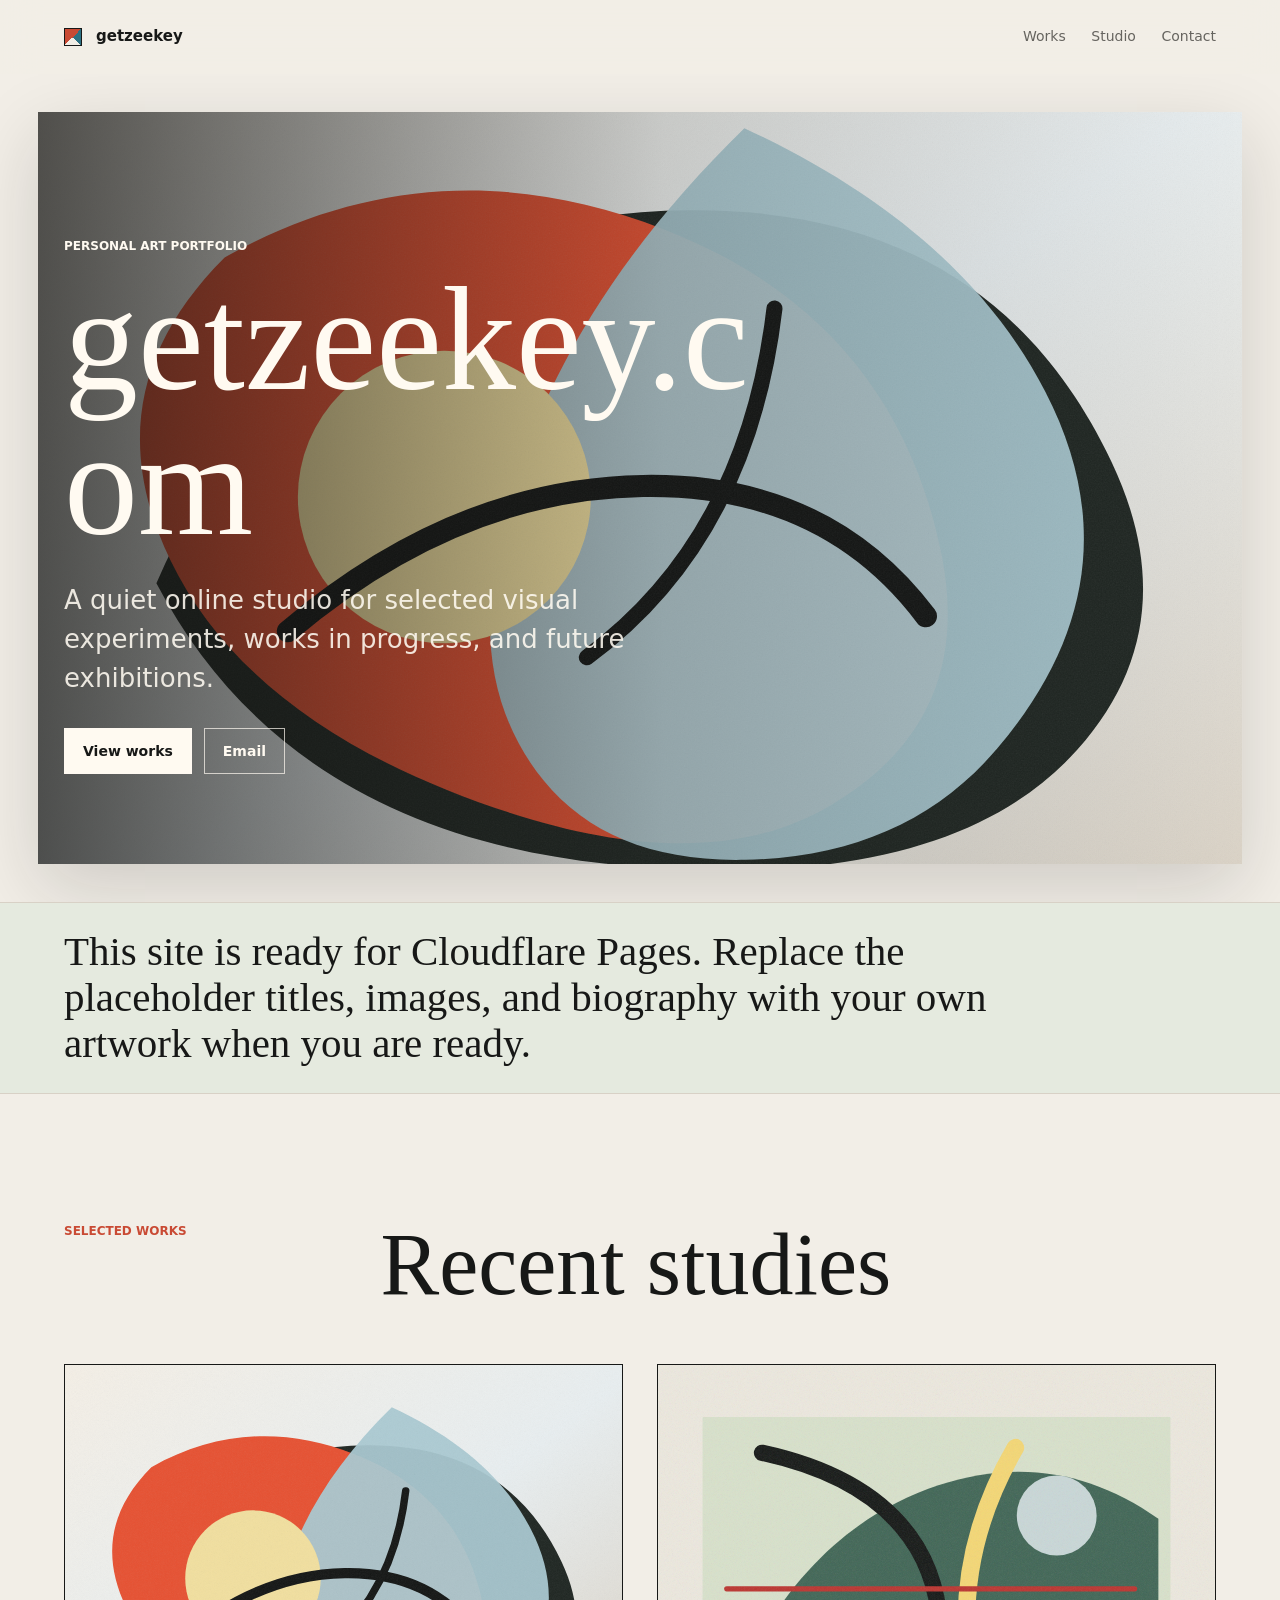
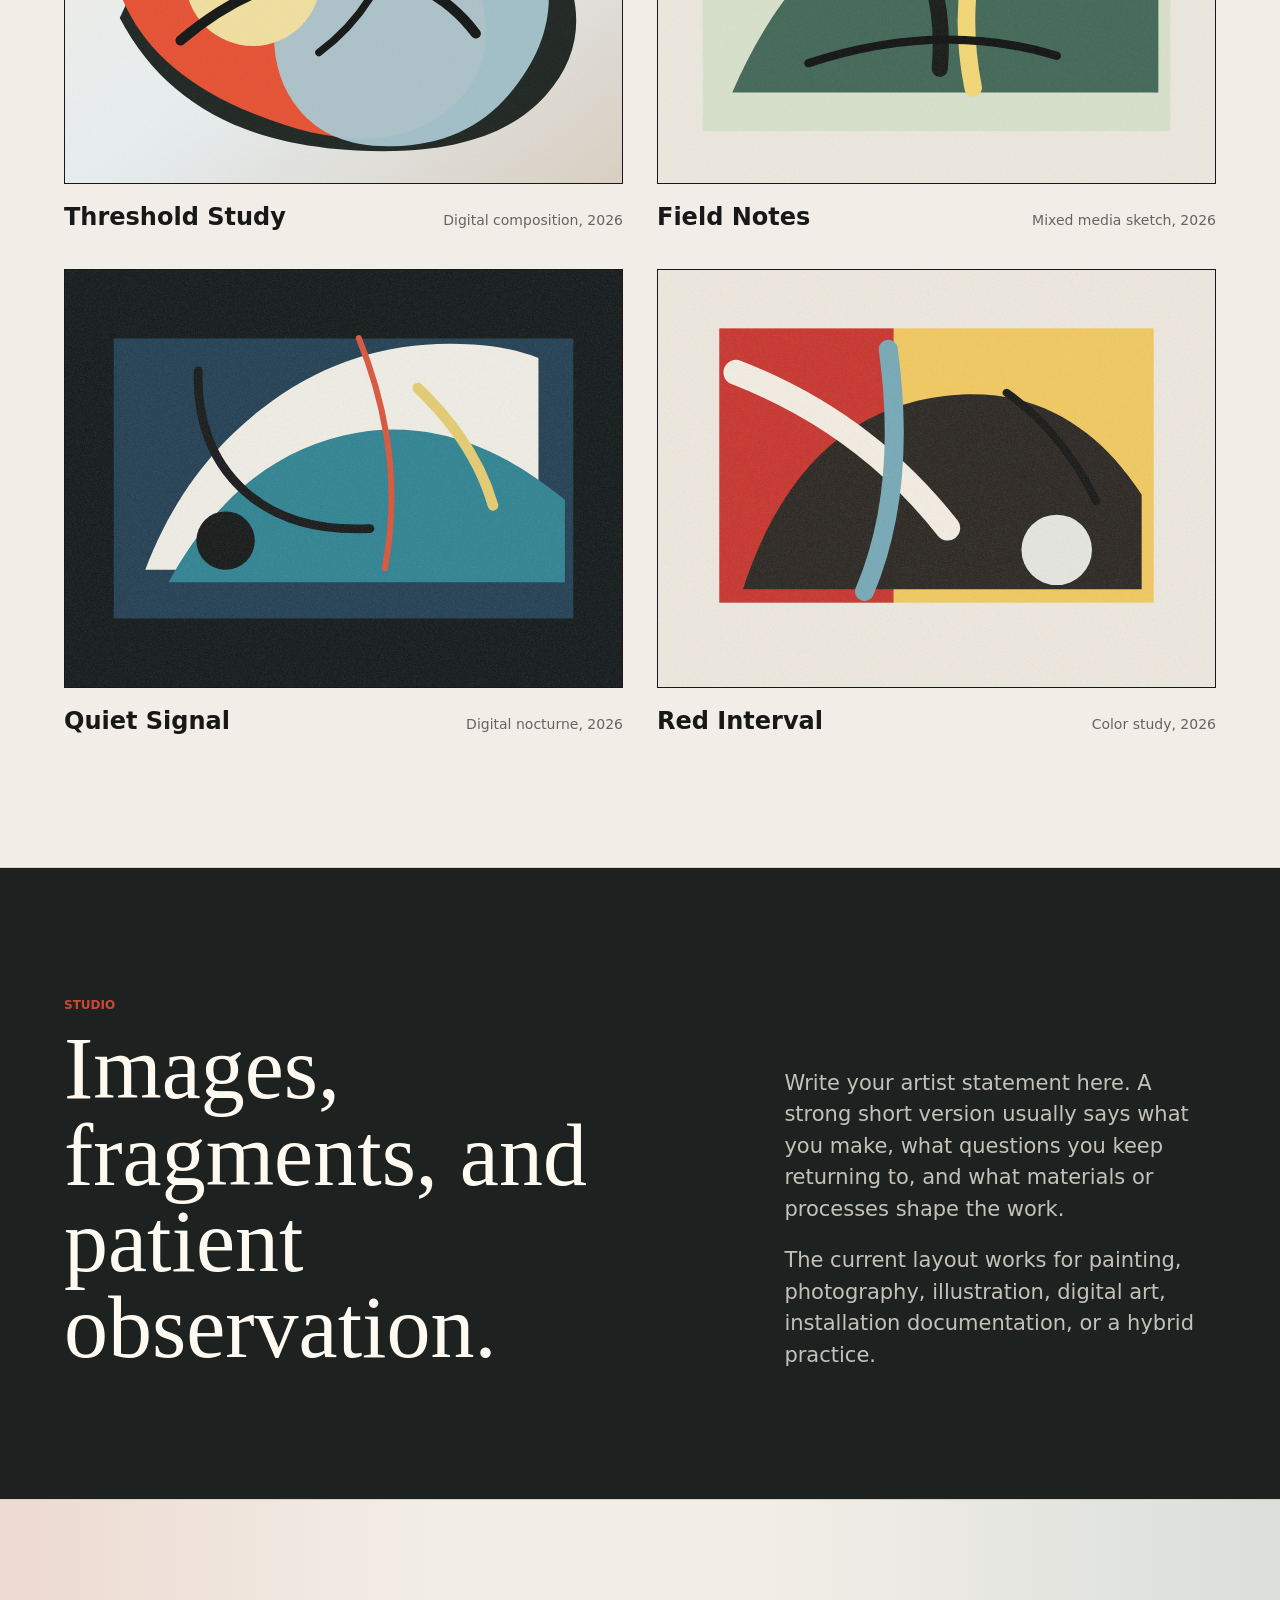
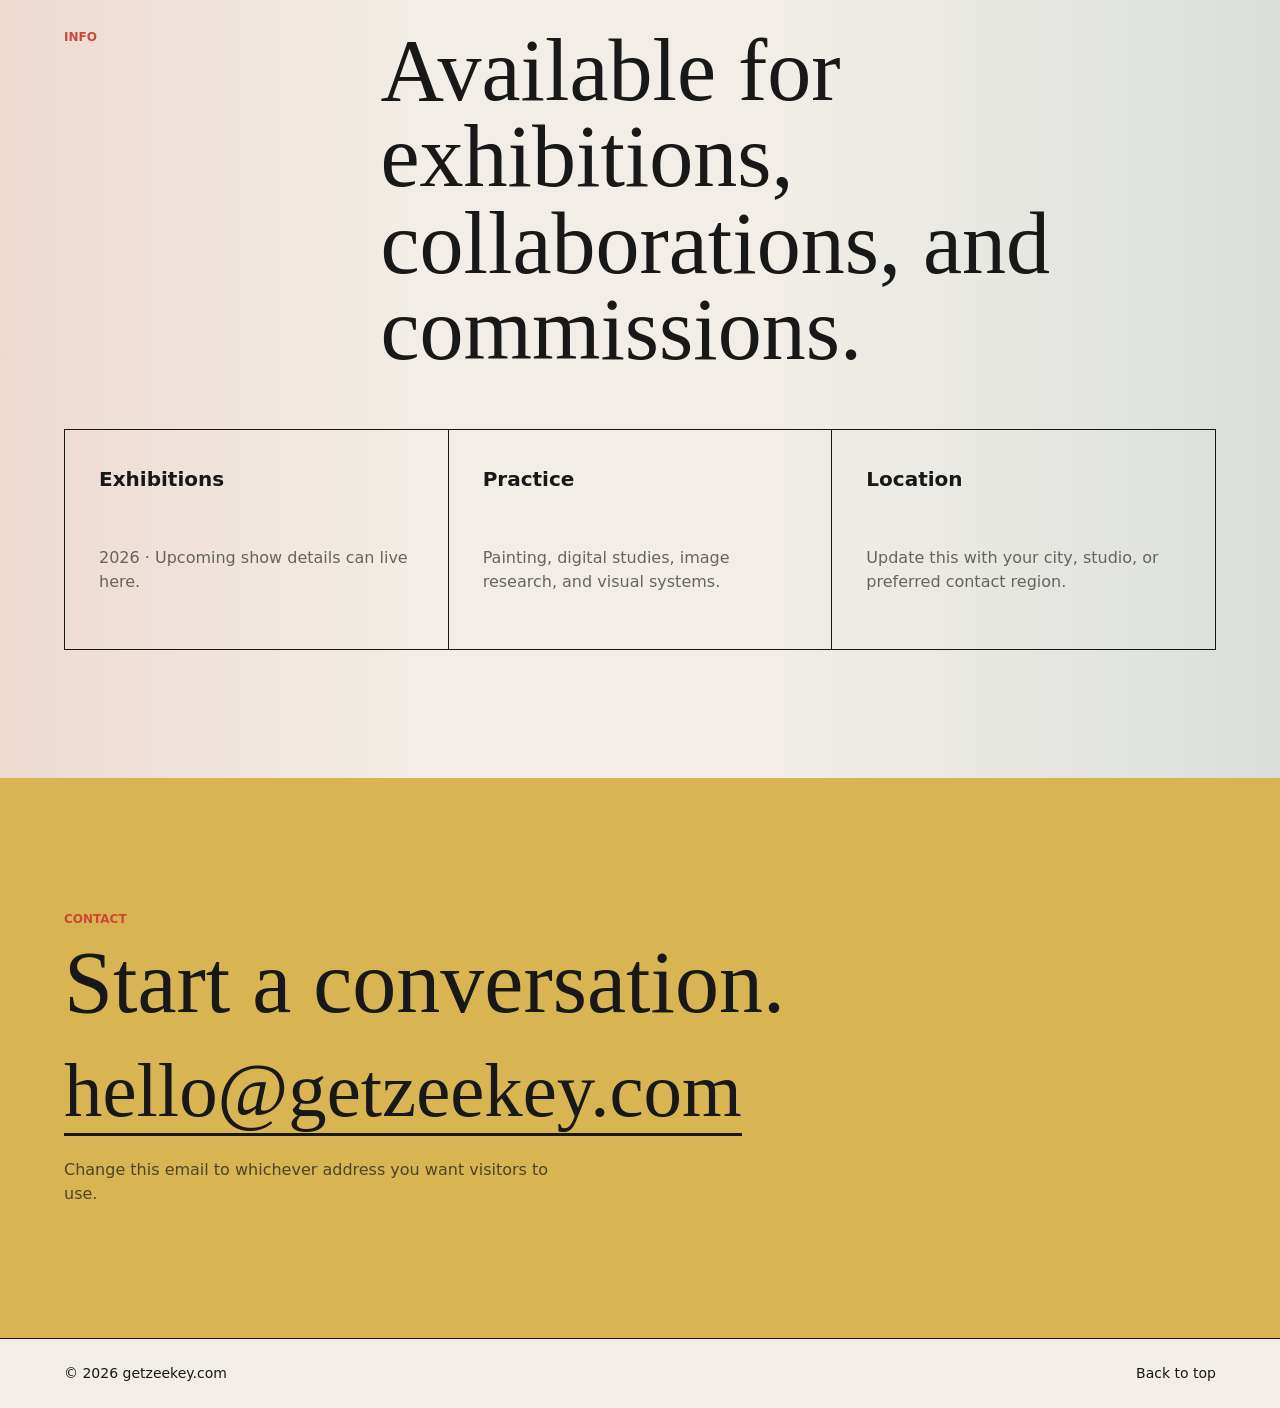
==== index.html @ 158bd270 "Add files via upload" ====
<!doctype html>
<html lang="zh-CN">
  <head>
    <meta charset="utf-8" />
    <meta name="viewport" content="width=device-width, initial-scale=1" />
    <title>getzeekey.com | Personal Art Portfolio</title>
    <meta
      name="description"
      content="getzeekey.com is a personal art portfolio featuring selected works, exhibitions, studio notes, and commission contact."
    />
    <meta property="og:title" content="getzeekey.com | Personal Art Portfolio" />
    <meta property="og:description" content="Selected works, studio notes, exhibitions, and contact." />
    <meta property="og:type" content="website" />
    <meta property="og:url" content="https://getzeekey.com" />
    <meta name="theme-color" content="#f2eee7" />
    <link rel="stylesheet" href="styles.css" />
  </head>
  <body>
    <header class="site-header" data-header>
      <a class="brand" href="#top" aria-label="getzeekey home">
        <span class="brand-mark" aria-hidden="true"></span>
        <span>getzeekey</span>
      </a>
      <nav class="site-nav" aria-label="Main navigation">
        <a href="#works">Works</a>
        <a href="#studio">Studio</a>
        <a href="#contact">Contact</a>
      </nav>
    </header>

    <main id="top">
      <section class="hero" aria-labelledby="hero-title">
        <div class="hero-media" aria-hidden="true">
          <img src="assets/work-01.svg" alt="" />
        </div>
        <div class="hero-content">
          <p class="eyebrow">Personal Art Portfolio</p>
          <h1 id="hero-title">getzeekey.com</h1>
          <p class="hero-copy">
            A quiet online studio for selected visual experiments, works in progress, and future exhibitions.
          </p>
          <div class="hero-actions">
            <a class="button button-primary" href="#works">View works</a>
            <a class="button button-secondary" href="mailto:hello@getzeekey.com">Email</a>
          </div>
        </div>
      </section>

      <section class="intro-band" aria-label="Portfolio summary">
        <p>
          This site is ready for Cloudflare Pages. Replace the placeholder titles, images, and biography with your own
          artwork when you are ready.
        </p>
      </section>

      <section class="section" id="works" aria-labelledby="works-title">
        <div class="section-heading">
          <p class="eyebrow">Selected Works</p>
          <h2 id="works-title">Recent studies</h2>
        </div>

        <div class="work-grid">
          <article class="work-card">
            <a href="assets/work-01.svg" aria-label="Open Threshold Study">
              <img src="assets/work-01.svg" alt="Abstract artwork titled Threshold Study" />
            </a>
            <div class="work-meta">
              <h3>Threshold Study</h3>
              <p>Digital composition, 2026</p>
            </div>
          </article>
          <article class="work-card">
            <a href="assets/work-02.svg" aria-label="Open Field Notes">
              <img src="assets/work-02.svg" alt="Abstract artwork titled Field Notes" />
            </a>
            <div class="work-meta">
              <h3>Field Notes</h3>
              <p>Mixed media sketch, 2026</p>
            </div>
          </article>
          <article class="work-card">
            <a href="assets/work-03.svg" aria-label="Open Quiet Signal">
              <img src="assets/work-03.svg" alt="Abstract artwork titled Quiet Signal" />
            </a>
            <div class="work-meta">
              <h3>Quiet Signal</h3>
              <p>Digital nocturne, 2026</p>
            </div>
          </article>
          <article class="work-card">
            <a href="assets/work-04.svg" aria-label="Open Red Interval">
              <img src="assets/work-04.svg" alt="Abstract artwork titled Red Interval" />
            </a>
            <div class="work-meta">
              <h3>Red Interval</h3>
              <p>Color study, 2026</p>
            </div>
          </article>
        </div>
      </section>

      <section class="split-section" id="studio" aria-labelledby="studio-title">
        <div>
          <p class="eyebrow">Studio</p>
          <h2 id="studio-title">Images, fragments, and patient observation.</h2>
        </div>
        <div class="studio-copy">
          <p>
            Write your artist statement here. A strong short version usually says what you make, what questions you keep
            returning to, and what materials or processes shape the work.
          </p>
          <p>
            The current layout works for painting, photography, illustration, digital art, installation documentation,
            or a hybrid practice.
          </p>
        </div>
      </section>

      <section class="section details-section" aria-labelledby="details-title">
        <div class="section-heading">
          <p class="eyebrow">Info</p>
          <h2 id="details-title">Available for exhibitions, collaborations, and commissions.</h2>
        </div>
        <div class="details-grid">
          <div class="detail-item">
            <h3>Exhibitions</h3>
            <p>2026 · Upcoming show details can live here.</p>
          </div>
          <div class="detail-item">
            <h3>Practice</h3>
            <p>Painting, digital studies, image research, and visual systems.</p>
          </div>
          <div class="detail-item">
            <h3>Location</h3>
            <p>Update this with your city, studio, or preferred contact region.</p>
          </div>
        </div>
      </section>

      <section class="contact-section" id="contact" aria-labelledby="contact-title">
        <p class="eyebrow">Contact</p>
        <h2 id="contact-title">Start a conversation.</h2>
        <a class="contact-link" href="mailto:hello@getzeekey.com">hello@getzeekey.com</a>
        <p class="contact-note">Change this email to whichever address you want visitors to use.</p>
      </section>
    </main>

    <footer class="site-footer">
      <span>© <span data-year></span> getzeekey.com</span>
      <a href="#top">Back to top</a>
    </footer>

    <script src="script.js"></script>
  </body>
</html>
---- styles.css ----
:root {
  color-scheme: light;
  --paper: #f2eee7;
  --ink: #171817;
  --muted: #66645f;
  --line: #d8d1c6;
  --clay: #c94a34;
  --sage: #506f5d;
  --blue: #2d7183;
  --gold: #d8b552;
  --white: #fffaf1;
  --shadow: 0 24px 70px rgba(23, 24, 23, 0.16);
}

* {
  box-sizing: border-box;
}

html {
  scroll-behavior: smooth;
}

body {
  margin: 0;
  background: var(--paper);
  color: var(--ink);
  font-family:
    Inter, ui-sans-serif, system-ui, -apple-system, BlinkMacSystemFont, "Segoe UI", sans-serif;
  line-height: 1.5;
}

img {
  display: block;
  max-width: 100%;
}

a {
  color: inherit;
  text-decoration: none;
}

.site-header {
  position: sticky;
  z-index: 10;
  top: 0;
  display: flex;
  align-items: center;
  justify-content: space-between;
  min-height: 72px;
  padding: 18px clamp(20px, 5vw, 64px);
  border-bottom: 1px solid transparent;
  background: rgba(242, 238, 231, 0.8);
  backdrop-filter: blur(18px);
  transition:
    border-color 180ms ease,
    background 180ms ease;
}

.site-header.is-scrolled {
  border-color: var(--line);
  background: rgba(242, 238, 231, 0.94);
}

.brand,
.site-nav {
  display: flex;
  align-items: center;
  gap: 14px;
}

.brand {
  font-size: 15px;
  font-weight: 760;
  letter-spacing: 0;
}

.brand-mark {
  width: 18px;
  height: 18px;
  background:
    linear-gradient(135deg, var(--clay) 0 50%, transparent 50%),
    linear-gradient(45deg, transparent 0 50%, var(--blue) 50%);
  border: 1px solid var(--ink);
}

.site-nav {
  gap: clamp(14px, 2vw, 26px);
  color: var(--muted);
  font-size: 14px;
}

.site-nav a {
  padding: 8px 0;
}

.site-nav a:hover,
.site-nav a:focus-visible {
  color: var(--ink);
}

.hero {
  position: relative;
  display: grid;
  min-height: calc(100svh - 72px);
  padding: clamp(26px, 5vw, 64px);
  overflow: hidden;
  grid-template-columns: minmax(0, 1fr);
  align-items: end;
}

.hero-media {
  position: absolute;
  inset: clamp(18px, 3vw, 42px);
  overflow: hidden;
  box-shadow: var(--shadow);
}

.hero-media::after {
  position: absolute;
  inset: 0;
  content: "";
  background: linear-gradient(90deg, rgba(18, 18, 16, 0.72), rgba(18, 18, 16, 0.16) 52%, rgba(18, 18, 16, 0));
}

.hero-media img {
  width: 100%;
  height: 100%;
  object-fit: cover;
}

.hero-content {
  position: relative;
  width: min(760px, 100%);
  padding-bottom: clamp(28px, 5vw, 70px);
  color: var(--white);
}

.eyebrow {
  margin: 0 0 12px;
  color: currentColor;
  font-size: 12px;
  font-weight: 760;
  letter-spacing: 0;
  text-transform: uppercase;
}

.hero h1,
.section-heading h2,
.split-section h2,
.contact-section h2 {
  margin: 0;
  font-family: Georgia, "Times New Roman", serif;
  font-weight: 500;
  line-height: 0.98;
  letter-spacing: 0;
}

.hero h1 {
  max-width: 10ch;
  font-size: clamp(56px, 12vw, 148px);
  overflow-wrap: anywhere;
}

.hero-copy {
  max-width: 590px;
  margin: 24px 0 0;
  color: rgba(255, 250, 241, 0.88);
  font-size: clamp(18px, 2.2vw, 26px);
}

.hero-actions {
  display: flex;
  flex-wrap: wrap;
  gap: 12px;
  margin-top: 30px;
}

.button {
  display: inline-flex;
  align-items: center;
  justify-content: center;
  min-height: 46px;
  padding: 0 18px;
  border: 1px solid rgba(255, 250, 241, 0.7);
  font-size: 14px;
  font-weight: 720;
}

.button-primary {
  background: var(--white);
  color: var(--ink);
}

.button-secondary {
  color: var(--white);
}

.intro-band {
  padding: 26px clamp(20px, 5vw, 64px);
  border-block: 1px solid var(--line);
  background: #e5eadf;
}

.intro-band p {
  max-width: 980px;
  margin: 0;
  font-family: Georgia, "Times New Roman", serif;
  font-size: clamp(22px, 3.2vw, 42px);
  line-height: 1.12;
}

.section,
.split-section,
.contact-section {
  padding: clamp(70px, 10vw, 132px) clamp(20px, 5vw, 64px);
}

.section-heading {
  display: grid;
  max-width: 1180px;
  margin: 0 auto clamp(28px, 5vw, 56px);
  grid-template-columns: minmax(170px, 0.35fr) minmax(0, 1fr);
  gap: 24px;
}

.section-heading .eyebrow,
.split-section .eyebrow,
.contact-section .eyebrow {
  color: var(--clay);
}

.section-heading h2,
.split-section h2,
.contact-section h2 {
  font-size: clamp(38px, 7vw, 88px);
}

.work-grid {
  display: grid;
  max-width: 1180px;
  margin: 0 auto;
  grid-template-columns: repeat(2, minmax(0, 1fr));
  gap: clamp(18px, 3vw, 34px);
}

.work-card {
  min-width: 0;
}

.work-card a {
  display: block;
  overflow: hidden;
  border: 1px solid var(--ink);
  background: var(--white);
}

.work-card img {
  width: 100%;
  aspect-ratio: 4 / 3;
  object-fit: cover;
  transition: transform 400ms ease;
}

.work-card:hover img {
  transform: scale(1.025);
}

.work-meta {
  display: flex;
  align-items: baseline;
  justify-content: space-between;
  gap: 16px;
  padding-top: 14px;
  border-top: 1px solid transparent;
}

.work-meta h3 {
  margin: 0;
  font-size: clamp(18px, 2vw, 24px);
}

.work-meta p,
.studio-copy p,
.detail-item p,
.contact-note {
  margin: 0;
  color: var(--muted);
}

.work-meta p {
  text-align: right;
  font-size: 14px;
}

.split-section {
  display: grid;
  border-block: 1px solid var(--line);
  background: #1d211f;
  color: var(--white);
  grid-template-columns: minmax(0, 0.95fr) minmax(300px, 0.65fr);
  gap: clamp(32px, 7vw, 92px);
}

.studio-copy {
  display: grid;
  align-content: end;
  gap: 20px;
  font-size: clamp(17px, 1.8vw, 21px);
}

.studio-copy p {
  color: rgba(255, 250, 241, 0.74);
}

.details-section {
  background:
    linear-gradient(90deg, rgba(201, 74, 52, 0.12), transparent 34%),
    linear-gradient(270deg, rgba(45, 113, 131, 0.12), transparent 40%);
}

.details-grid {
  display: grid;
  max-width: 1180px;
  margin: 0 auto;
  grid-template-columns: repeat(3, minmax(0, 1fr));
  border-top: 1px solid var(--ink);
  border-left: 1px solid var(--ink);
}

.detail-item {
  min-height: 220px;
  padding: clamp(22px, 3vw, 34px);
  border-right: 1px solid var(--ink);
  border-bottom: 1px solid var(--ink);
}

.detail-item h3 {
  margin: 0 0 52px;
  font-size: 20px;
}

.contact-section {
  display: grid;
  min-height: 560px;
  background: var(--gold);
  align-content: center;
}

.contact-link {
  width: fit-content;
  max-width: 100%;
  margin-top: 24px;
  border-bottom: 3px solid var(--ink);
  font-family: Georgia, "Times New Roman", serif;
  font-size: clamp(30px, 6vw, 78px);
  line-height: 1.08;
  overflow-wrap: anywhere;
}

.contact-note {
  margin-top: 22px;
  max-width: 520px;
  color: rgba(23, 24, 23, 0.72);
}

.site-footer {
  display: flex;
  justify-content: space-between;
  gap: 18px;
  padding: 24px clamp(20px, 5vw, 64px);
  border-top: 1px solid var(--ink);
  background: var(--paper);
  font-size: 14px;
}

@media (max-width: 760px) {
  .site-header {
    min-height: 64px;
    padding-block: 14px;
  }

  .site-nav {
    gap: 12px;
    font-size: 13px;
  }

  .hero {
    min-height: calc(100svh - 64px);
    padding: 22px;
  }

  .hero-media {
    inset: 12px;
  }

  .hero-media::after {
    background: linear-gradient(0deg, rgba(18, 18, 16, 0.78), rgba(18, 18, 16, 0.08));
  }

  .hero-content {
    padding-bottom: 26px;
  }

  .section-heading,
  .split-section,
  .details-grid {
    grid-template-columns: 1fr;
  }

  .work-grid {
    grid-template-columns: 1fr;
  }

  .work-meta {
    display: block;
  }

  .work-meta p {
    margin-top: 2px;
    text-align: left;
  }

  .split-section {
    gap: 28px;
  }

  .details-grid {
    border-right: 1px solid var(--ink);
  }

  .detail-item {
    min-height: 170px;
    border-right: 0;
  }

  .detail-item h3 {
    margin-bottom: 32px;
  }

  .site-footer {
    flex-direction: column;
  }
}
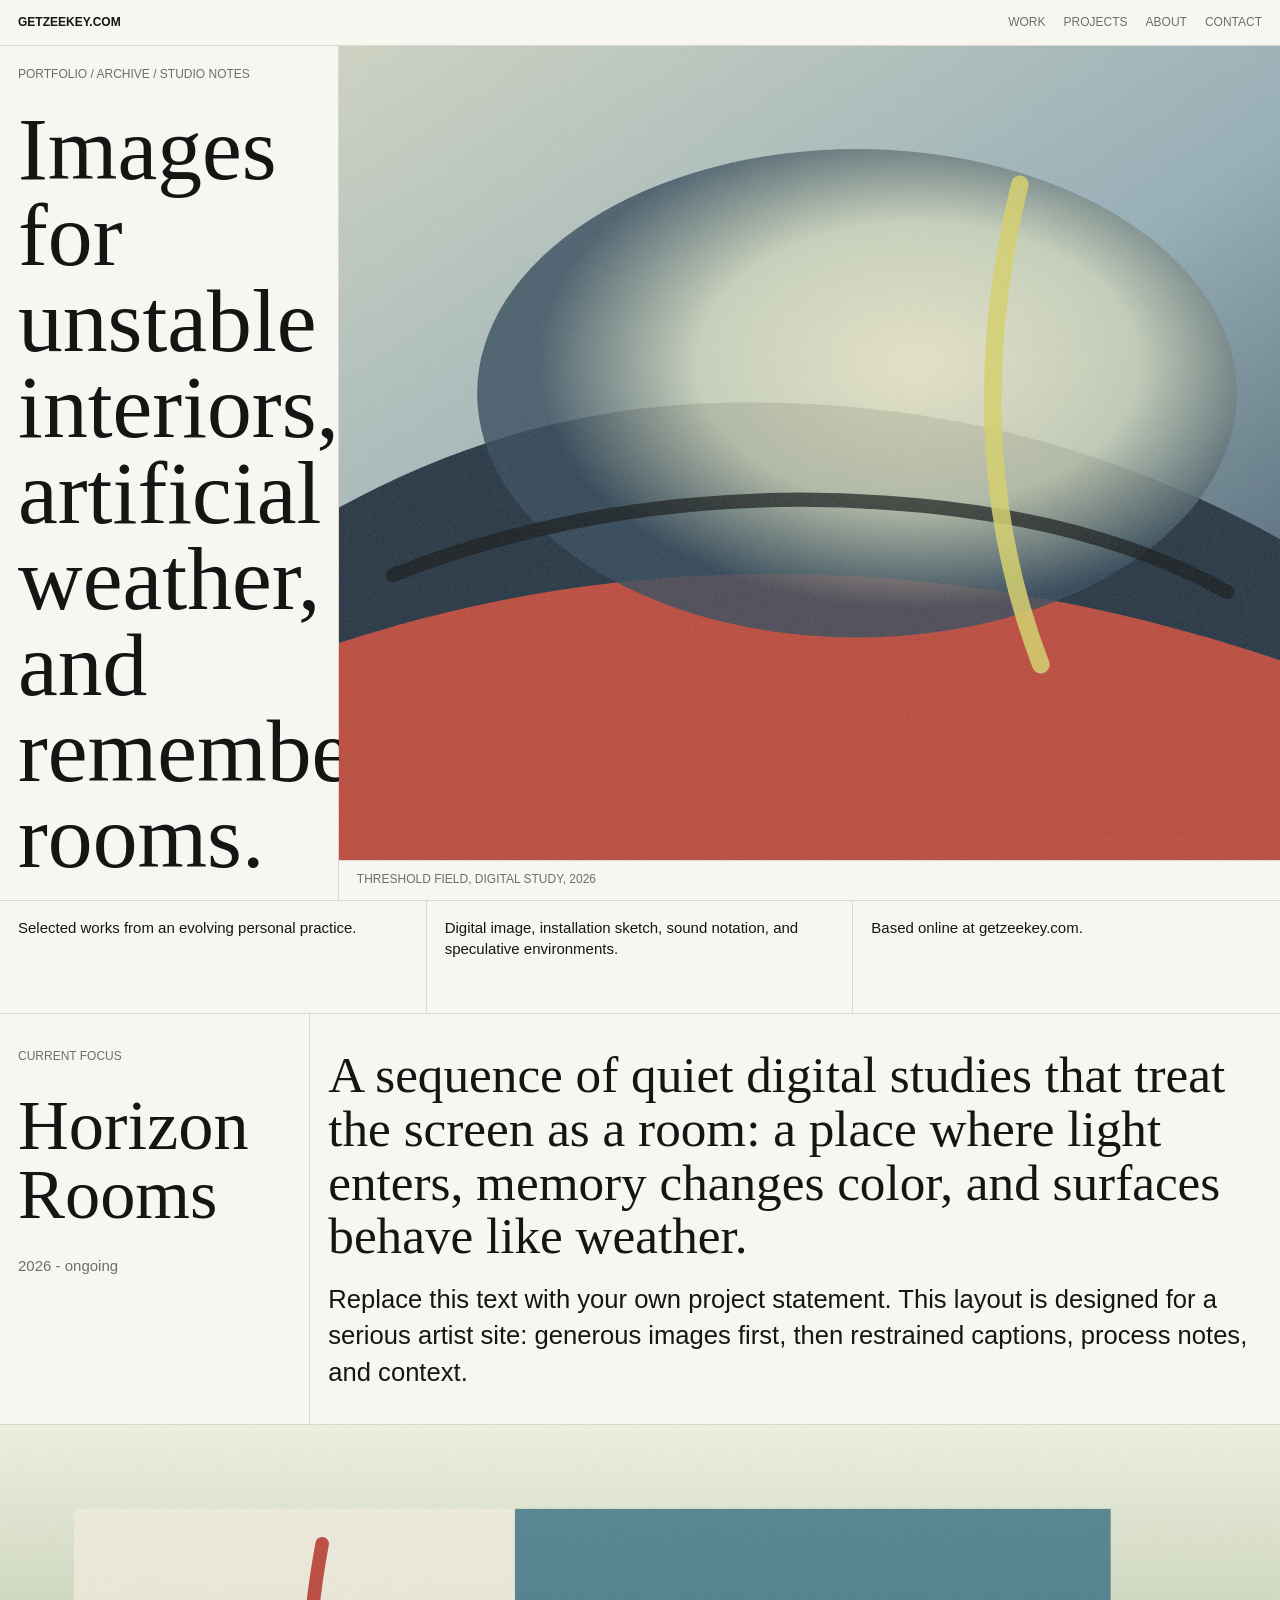
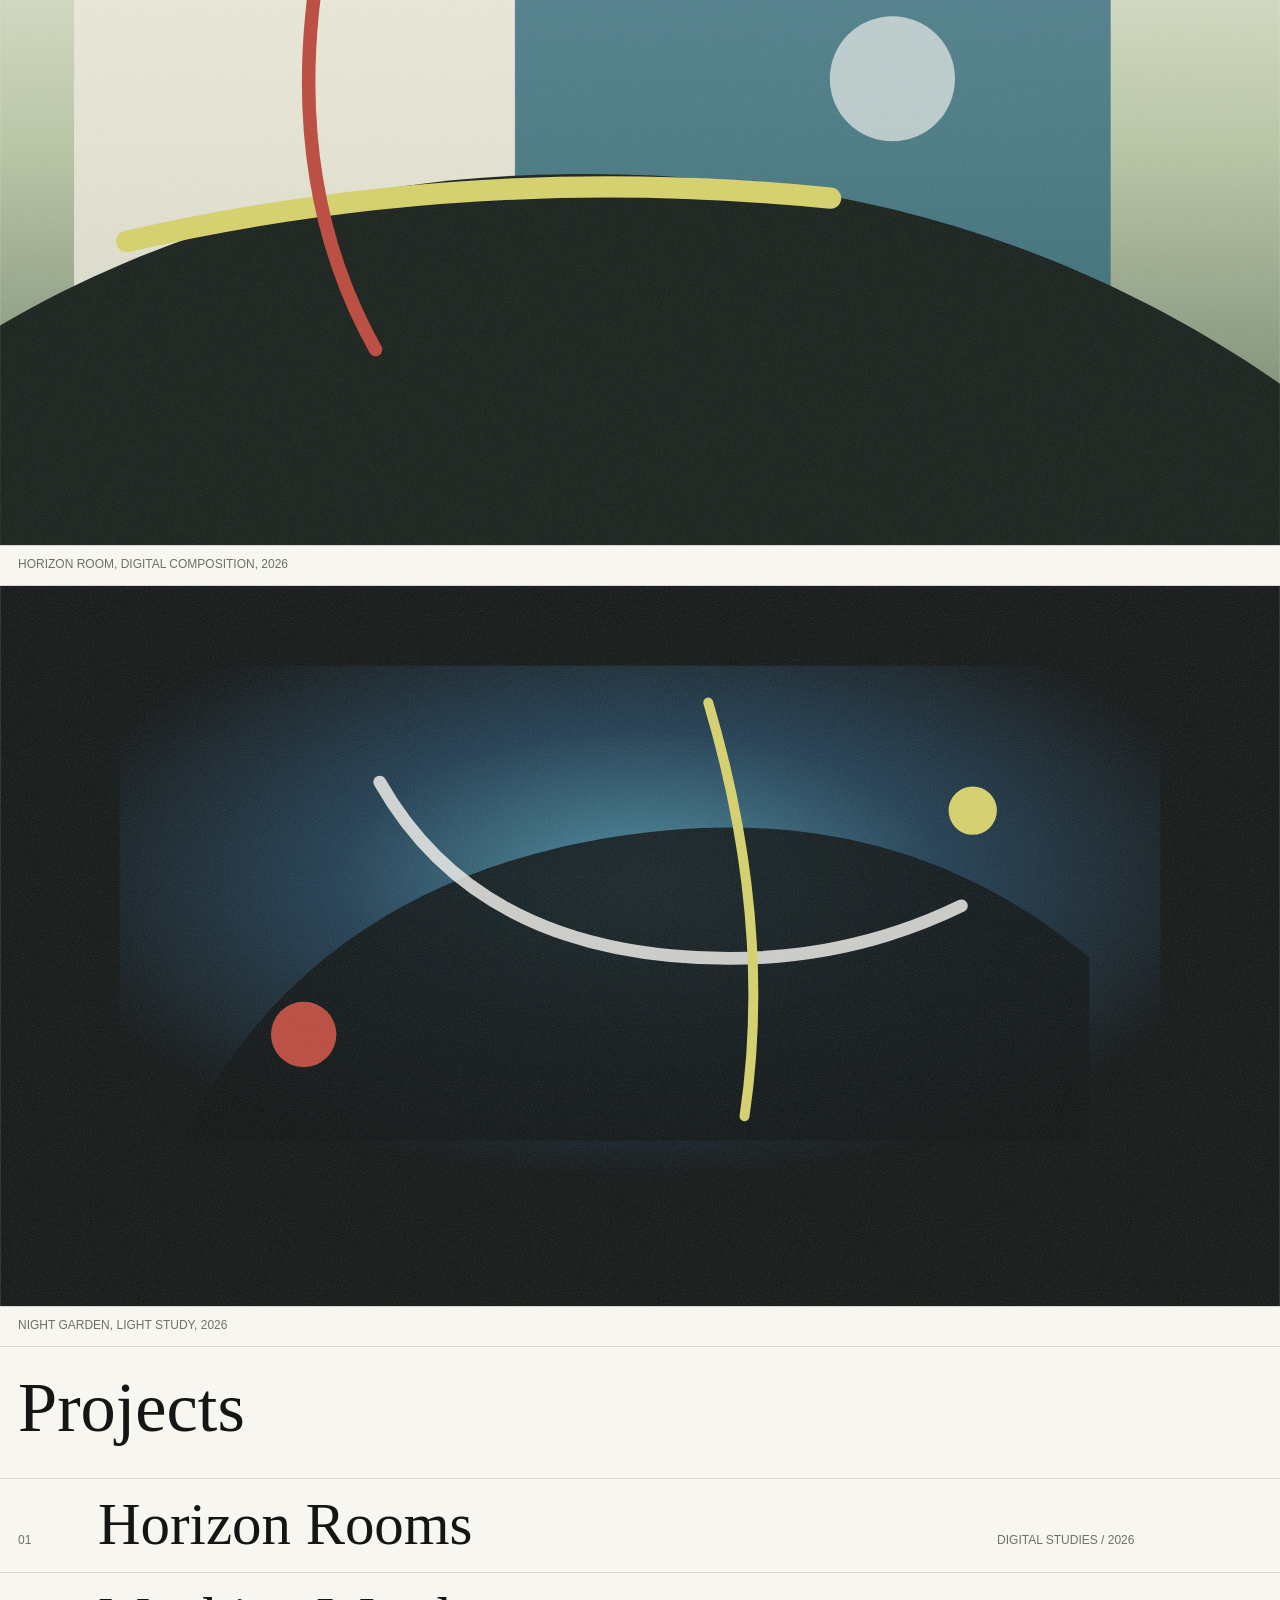
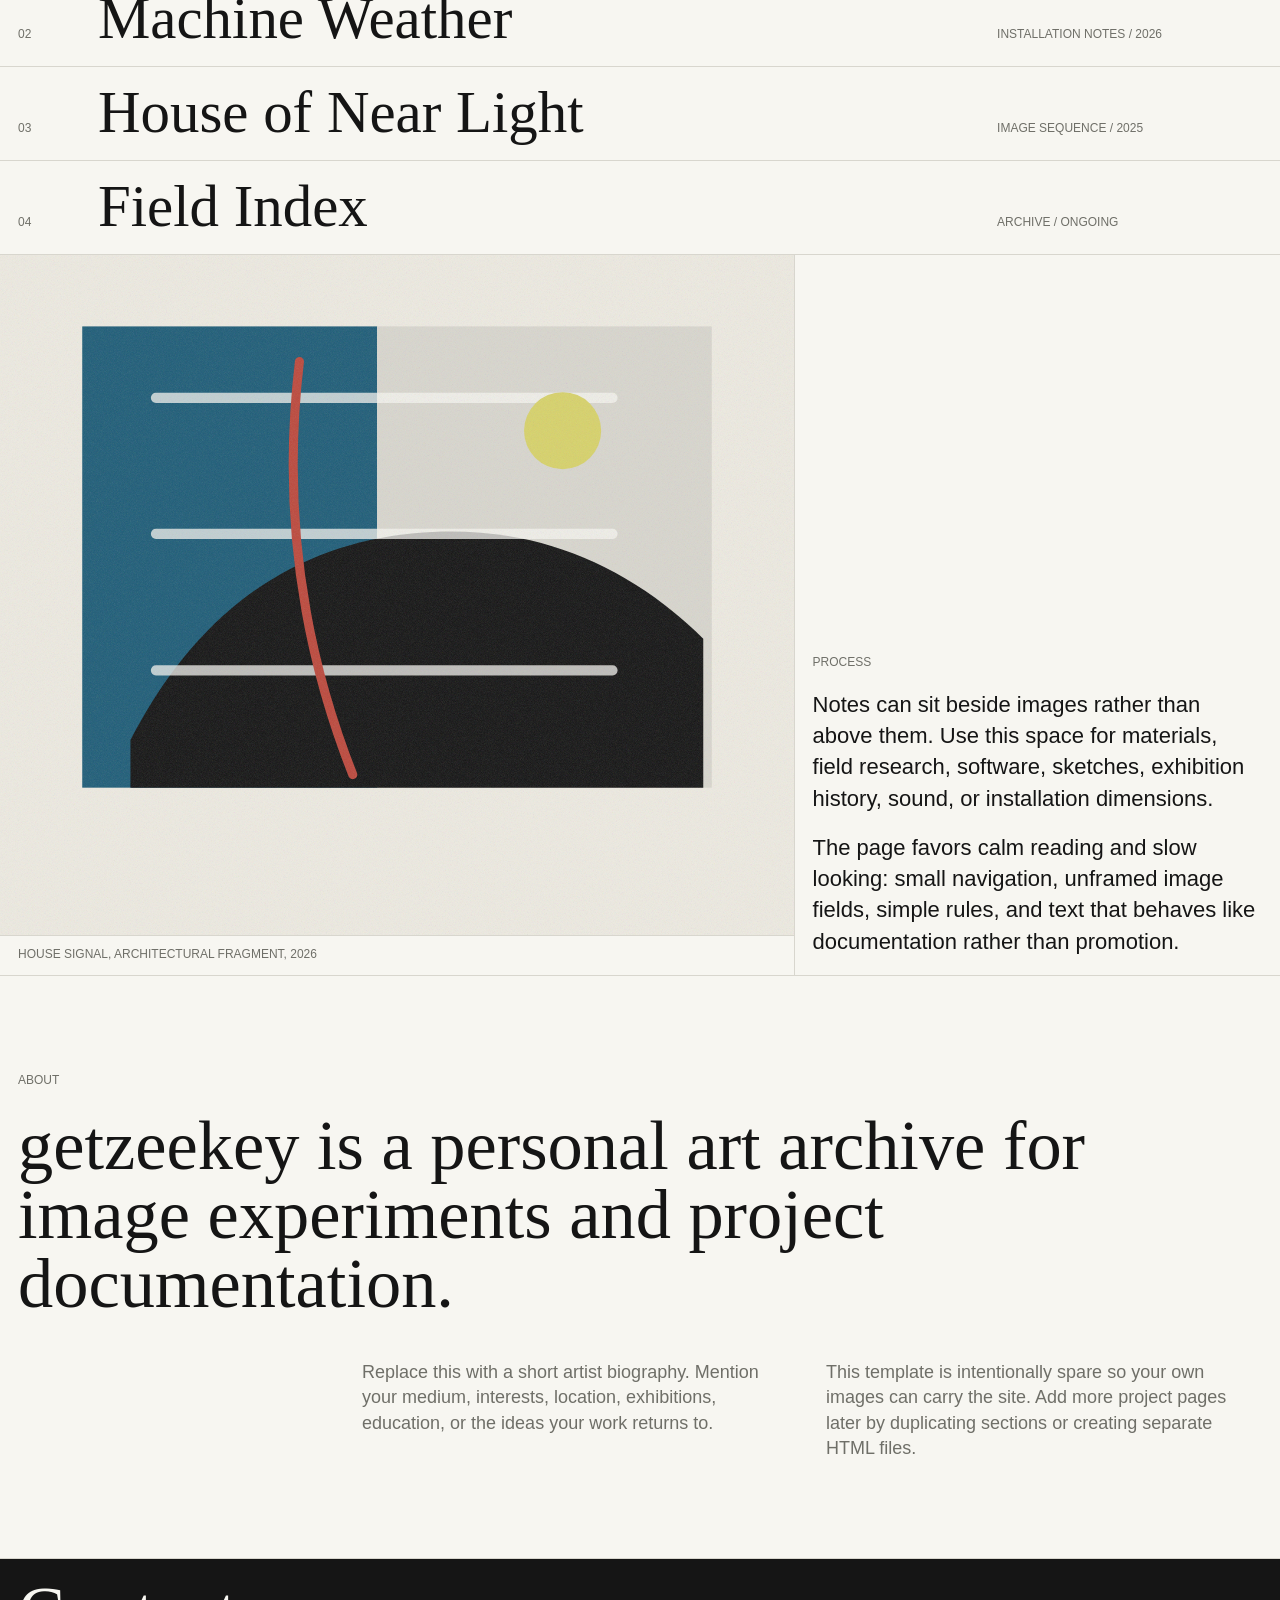
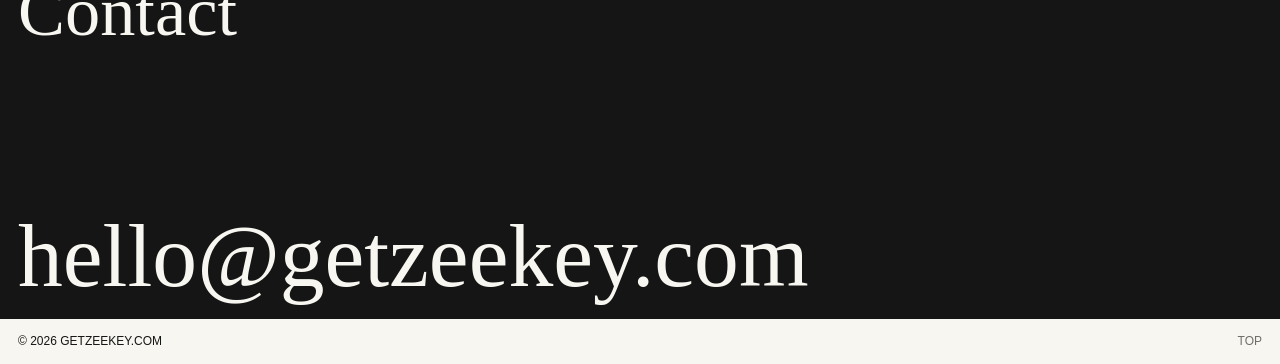
==== commit 94133cf7: "Add files via upload" ====
--- a/index.html
+++ b/index.html
@@ -3,151 +3,142 @@
   <head>
     <meta charset="utf-8" />
     <meta name="viewport" content="width=device-width, initial-scale=1" />
-    <title>getzeekey.com | Personal Art Portfolio</title>
+    <title>getzeekey.com</title>
     <meta
       name="description"
-      content="getzeekey.com is a personal art portfolio featuring selected works, exhibitions, studio notes, and commission contact."
+      content="getzeekey.com is a personal art portfolio and project archive."
     />
-    <meta property="og:title" content="getzeekey.com | Personal Art Portfolio" />
-    <meta property="og:description" content="Selected works, studio notes, exhibitions, and contact." />
+    <meta property="og:title" content="getzeekey.com" />
+    <meta property="og:description" content="Personal art portfolio and project archive." />
     <meta property="og:type" content="website" />
     <meta property="og:url" content="https://getzeekey.com" />
-    <meta name="theme-color" content="#f2eee7" />
+    <meta name="theme-color" content="#f7f6f1" />
     <link rel="stylesheet" href="styles.css" />
   </head>
   <body>
-    <header class="site-header" data-header>
-      <a class="brand" href="#top" aria-label="getzeekey home">
-        <span class="brand-mark" aria-hidden="true"></span>
-        <span>getzeekey</span>
-      </a>
-      <nav class="site-nav" aria-label="Main navigation">
-        <a href="#works">Works</a>
-        <a href="#studio">Studio</a>
+    <header class="masthead">
+      <a class="site-title" href="#top" aria-label="getzeekey home">getzeekey.com</a>
+      <nav class="primary-nav" aria-label="Primary navigation">
+        <a href="#work">Work</a>
+        <a href="#projects">Projects</a>
+        <a href="#about">About</a>
         <a href="#contact">Contact</a>
       </nav>
     </header>
 
     <main id="top">
-      <section class="hero" aria-labelledby="hero-title">
-        <div class="hero-media" aria-hidden="true">
-          <img src="assets/work-01.svg" alt="" />
+      <section class="opening" aria-labelledby="page-title">
+        <div class="opening-copy">
+          <p class="kicker">Portfolio / archive / studio notes</p>
+          <h1 id="page-title">Images for unstable interiors, artificial weather, and remembered rooms.</h1>
         </div>
-        <div class="hero-content">
-          <p class="eyebrow">Personal Art Portfolio</p>
-          <h1 id="hero-title">getzeekey.com</h1>
-          <p class="hero-copy">
-            A quiet online studio for selected visual experiments, works in progress, and future exhibitions.
-          </p>
-          <div class="hero-actions">
-            <a class="button button-primary" href="#works">View works</a>
-            <a class="button button-secondary" href="mailto:hello@getzeekey.com">Email</a>
-          </div>
-        </div>
+        <figure class="opening-image">
+          <img src="assets/threshold-field.svg" alt="Abstract blue and red artwork with a luminous central field" />
+          <figcaption>Threshold Field, digital study, 2026</figcaption>
+        </figure>
       </section>
 
-      <section class="intro-band" aria-label="Portfolio summary">
-        <p>
-          This site is ready for Cloudflare Pages. Replace the placeholder titles, images, and biography with your own
-          artwork when you are ready.
-        </p>
+      <section class="index-row" aria-label="Selected information">
+        <p>Selected works from an evolving personal practice.</p>
+        <p>Digital image, installation sketch, sound notation, and speculative environments.</p>
+        <p>Based online at getzeekey.com.</p>
       </section>
 
-      <section class="section" id="works" aria-labelledby="works-title">
-        <div class="section-heading">
-          <p class="eyebrow">Selected Works</p>
-          <h2 id="works-title">Recent studies</h2>
+      <section class="project-feature" id="work" aria-labelledby="feature-title">
+        <div class="project-aside">
+          <p class="kicker">Current focus</p>
+          <h2 id="feature-title">Horizon Rooms</h2>
+          <p>2026 - ongoing</p>
         </div>
-
-        <div class="work-grid">
-          <article class="work-card">
-            <a href="assets/work-01.svg" aria-label="Open Threshold Study">
-              <img src="assets/work-01.svg" alt="Abstract artwork titled Threshold Study" />
-            </a>
-            <div class="work-meta">
-              <h3>Threshold Study</h3>
-              <p>Digital composition, 2026</p>
-            </div>
-          </article>
-          <article class="work-card">
-            <a href="assets/work-02.svg" aria-label="Open Field Notes">
-              <img src="assets/work-02.svg" alt="Abstract artwork titled Field Notes" />
-            </a>
-            <div class="work-meta">
-              <h3>Field Notes</h3>
-              <p>Mixed media sketch, 2026</p>
-            </div>
-          </article>
-          <article class="work-card">
-            <a href="assets/work-03.svg" aria-label="Open Quiet Signal">
-              <img src="assets/work-03.svg" alt="Abstract artwork titled Quiet Signal" />
-            </a>
-            <div class="work-meta">
-              <h3>Quiet Signal</h3>
-              <p>Digital nocturne, 2026</p>
-            </div>
-          </article>
-          <article class="work-card">
-            <a href="assets/work-04.svg" aria-label="Open Red Interval">
-              <img src="assets/work-04.svg" alt="Abstract artwork titled Red Interval" />
-            </a>
-            <div class="work-meta">
-              <h3>Red Interval</h3>
-              <p>Color study, 2026</p>
-            </div>
-          </article>
-        </div>
-      </section>
-
-      <section class="split-section" id="studio" aria-labelledby="studio-title">
-        <div>
-          <p class="eyebrow">Studio</p>
-          <h2 id="studio-title">Images, fragments, and patient observation.</h2>
-        </div>
-        <div class="studio-copy">
-          <p>
-            Write your artist statement here. A strong short version usually says what you make, what questions you keep
-            returning to, and what materials or processes shape the work.
+        <div class="project-body">
+          <p class="lead">
+            A sequence of quiet digital studies that treat the screen as a room: a place where light enters, memory
+            changes color, and surfaces behave like weather.
           </p>
           <p>
-            The current layout works for painting, photography, illustration, digital art, installation documentation,
-            or a hybrid practice.
+            Replace this text with your own project statement. This layout is designed for a serious artist site:
+            generous images first, then restrained captions, process notes, and context.
           </p>
         </div>
       </section>
 
-      <section class="section details-section" aria-labelledby="details-title">
-        <div class="section-heading">
-          <p class="eyebrow">Info</p>
-          <h2 id="details-title">Available for exhibitions, collaborations, and commissions.</h2>
-        </div>
-        <div class="details-grid">
-          <div class="detail-item">
-            <h3>Exhibitions</h3>
-            <p>2026 · Upcoming show details can live here.</p>
-          </div>
-          <div class="detail-item">
-            <h3>Practice</h3>
-            <p>Painting, digital studies, image research, and visual systems.</p>
-          </div>
-          <div class="detail-item">
-            <h3>Location</h3>
-            <p>Update this with your city, studio, or preferred contact region.</p>
-          </div>
+      <section class="image-run" aria-label="Artwork images">
+        <figure>
+          <img src="assets/horizon-room.svg" alt="Large abstract artwork with green atmospheric bands" />
+          <figcaption>Horizon Room, digital composition, 2026</figcaption>
+        </figure>
+        <figure>
+          <img src="assets/night-garden.svg" alt="Dark abstract artwork with blue light and small signal marks" />
+          <figcaption>Night Garden, light study, 2026</figcaption>
+        </figure>
+      </section>
+
+      <section class="project-list" id="projects" aria-labelledby="projects-title">
+        <h2 id="projects-title">Projects</h2>
+        <a class="project-link" href="#work">
+          <span>01</span>
+          <strong>Horizon Rooms</strong>
+          <em>digital studies / 2026</em>
+        </a>
+        <a class="project-link" href="#work">
+          <span>02</span>
+          <strong>Machine Weather</strong>
+          <em>installation notes / 2026</em>
+        </a>
+        <a class="project-link" href="#work">
+          <span>03</span>
+          <strong>House of Near Light</strong>
+          <em>image sequence / 2025</em>
+        </a>
+        <a class="project-link" href="#work">
+          <span>04</span>
+          <strong>Field Index</strong>
+          <em>archive / ongoing</em>
+        </a>
+      </section>
+
+      <section class="essay-block">
+        <figure>
+          <img src="assets/house-signal.svg" alt="Abstract architectural artwork with pale room-like shapes" />
+          <figcaption>House Signal, architectural fragment, 2026</figcaption>
+        </figure>
+        <div>
+          <p class="kicker">Process</p>
+          <p>
+            Notes can sit beside images rather than above them. Use this space for materials, field research, software,
+            sketches, exhibition history, sound, or installation dimensions.
+          </p>
+          <p>
+            The page favors calm reading and slow looking: small navigation, unframed image fields, simple rules, and
+            text that behaves like documentation rather than promotion.
+          </p>
         </div>
       </section>
 
-      <section class="contact-section" id="contact" aria-labelledby="contact-title">
-        <p class="eyebrow">Contact</p>
-        <h2 id="contact-title">Start a conversation.</h2>
-        <a class="contact-link" href="mailto:hello@getzeekey.com">hello@getzeekey.com</a>
-        <p class="contact-note">Change this email to whichever address you want visitors to use.</p>
+      <section class="about" id="about" aria-labelledby="about-title">
+        <p class="kicker">About</p>
+        <h2 id="about-title">getzeekey is a personal art archive for image experiments and project documentation.</h2>
+        <div class="about-columns">
+          <p>
+            Replace this with a short artist biography. Mention your medium, interests, location, exhibitions,
+            education, or the ideas your work returns to.
+          </p>
+          <p>
+            This template is intentionally spare so your own images can carry the site. Add more project pages later by
+            duplicating sections or creating separate HTML files.
+          </p>
+        </div>
+      </section>
+
+      <section class="contact" id="contact" aria-labelledby="contact-title">
+        <h2 id="contact-title">Contact</h2>
+        <a href="mailto:hello@getzeekey.com">hello@getzeekey.com</a>
       </section>
     </main>
 
-    <footer class="site-footer">
+    <footer class="footer">
       <span>© <span data-year></span> getzeekey.com</span>
-      <a href="#top">Back to top</a>
+      <a href="#top">Top</a>
     </footer>
 
     <script src="script.js"></script>
--- a/styles.css
+++ b/styles.css
@@ -1,15 +1,12 @@
 :root {
-  color-scheme: light;
-  --paper: #f2eee7;
-  --ink: #171817;
-  --muted: #66645f;
-  --line: #d8d1c6;
-  --clay: #c94a34;
-  --sage: #506f5d;
-  --blue: #2d7183;
-  --gold: #d8b552;
-  --white: #fffaf1;
-  --shadow: 0 24px 70px rgba(23, 24, 23, 0.16);
+  --paper: #f7f6f1;
+  --ink: #151515;
+  --soft: #6f6f68;
+  --rule: #d8d6ce;
+  --blue: #1f5d78;
+  --green: #6f8468;
+  --red: #bc493d;
+  --acid: #d7d26b;
 }
 
 * {
@@ -24,14 +21,14 @@
   margin: 0;
   background: var(--paper);
   color: var(--ink);
-  font-family:
-    Inter, ui-sans-serif, system-ui, -apple-system, BlinkMacSystemFont, "Segoe UI", sans-serif;
-  line-height: 1.5;
+  font-family: Arial, Helvetica, sans-serif;
+  font-size: 15px;
+  line-height: 1.42;
 }
 
 img {
   display: block;
-  max-width: 100%;
+  width: 100%;
 }
 
 a {
@@ -39,405 +36,340 @@
   text-decoration: none;
 }
 
-.site-header {
+.masthead {
   position: sticky;
-  z-index: 10;
   top: 0;
-  display: flex;
-  align-items: center;
-  justify-content: space-between;
-  min-height: 72px;
-  padding: 18px clamp(20px, 5vw, 64px);
-  border-bottom: 1px solid transparent;
-  background: rgba(242, 238, 231, 0.8);
-  backdrop-filter: blur(18px);
-  transition:
-    border-color 180ms ease,
-    background 180ms ease;
-}
-
-.site-header.is-scrolled {
-  border-color: var(--line);
-  background: rgba(242, 238, 231, 0.94);
-}
-
-.brand,
-.site-nav {
-  display: flex;
-  align-items: center;
-  gap: 14px;
-}
-
-.brand {
-  font-size: 15px;
-  font-weight: 760;
-  letter-spacing: 0;
-}
-
-.brand-mark {
-  width: 18px;
-  height: 18px;
-  background:
-    linear-gradient(135deg, var(--clay) 0 50%, transparent 50%),
-    linear-gradient(45deg, transparent 0 50%, var(--blue) 50%);
-  border: 1px solid var(--ink);
-}
-
-.site-nav {
-  gap: clamp(14px, 2vw, 26px);
-  color: var(--muted);
-  font-size: 14px;
-}
-
-.site-nav a {
-  padding: 8px 0;
-}
-
-.site-nav a:hover,
-.site-nav a:focus-visible {
-  color: var(--ink);
-}
-
-.hero {
-  position: relative;
-  display: grid;
-  min-height: calc(100svh - 72px);
-  padding: clamp(26px, 5vw, 64px);
-  overflow: hidden;
-  grid-template-columns: minmax(0, 1fr);
-  align-items: end;
-}
-
-.hero-media {
-  position: absolute;
-  inset: clamp(18px, 3vw, 42px);
-  overflow: hidden;
-  box-shadow: var(--shadow);
-}
-
-.hero-media::after {
-  position: absolute;
-  inset: 0;
-  content: "";
-  background: linear-gradient(90deg, rgba(18, 18, 16, 0.72), rgba(18, 18, 16, 0.16) 52%, rgba(18, 18, 16, 0));
-}
-
-.hero-media img {
-  width: 100%;
-  height: 100%;
-  object-fit: cover;
-}
-
-.hero-content {
-  position: relative;
-  width: min(760px, 100%);
-  padding-bottom: clamp(28px, 5vw, 70px);
-  color: var(--white);
-}
-
-.eyebrow {
-  margin: 0 0 12px;
-  color: currentColor;
+  z-index: 20;
+  display: grid;
+  grid-template-columns: 1fr auto;
+  gap: 24px;
+  padding: 14px 18px;
+  border-bottom: 1px solid var(--rule);
+  background: rgba(247, 246, 241, 0.92);
+  backdrop-filter: blur(12px);
+}
+
+.site-title,
+.primary-nav a,
+.kicker,
+figcaption,
+.footer,
+.project-link span,
+.project-link em {
   font-size: 12px;
-  font-weight: 760;
   letter-spacing: 0;
   text-transform: uppercase;
 }
 
-.hero h1,
-.section-heading h2,
-.split-section h2,
-.contact-section h2 {
-  margin: 0;
-  font-family: Georgia, "Times New Roman", serif;
-  font-weight: 500;
-  line-height: 0.98;
-  letter-spacing: 0;
-}
-
-.hero h1 {
-  max-width: 10ch;
-  font-size: clamp(56px, 12vw, 148px);
-  overflow-wrap: anywhere;
-}
-
-.hero-copy {
-  max-width: 590px;
-  margin: 24px 0 0;
-  color: rgba(255, 250, 241, 0.88);
-  font-size: clamp(18px, 2.2vw, 26px);
-}
-
-.hero-actions {
+.site-title {
+  font-weight: 700;
+}
+
+.primary-nav {
   display: flex;
   flex-wrap: wrap;
-  gap: 12px;
-  margin-top: 30px;
-}
-
-.button {
-  display: inline-flex;
-  align-items: center;
-  justify-content: center;
-  min-height: 46px;
-  padding: 0 18px;
-  border: 1px solid rgba(255, 250, 241, 0.7);
-  font-size: 14px;
-  font-weight: 720;
-}
-
-.button-primary {
-  background: var(--white);
+  justify-content: flex-end;
+  gap: 18px;
+}
+
+.primary-nav a,
+.footer a {
+  color: var(--soft);
+}
+
+.primary-nav a:hover,
+.footer a:hover {
   color: var(--ink);
 }
 
-.button-secondary {
-  color: var(--white);
-}
-
-.intro-band {
-  padding: 26px clamp(20px, 5vw, 64px);
-  border-block: 1px solid var(--line);
-  background: #e5eadf;
-}
-
-.intro-band p {
+.opening {
+  display: grid;
+  grid-template-columns: minmax(280px, 0.36fr) minmax(0, 1fr);
+  min-height: calc(100svh - 45px);
+  border-bottom: 1px solid var(--rule);
+}
+
+.opening-copy {
+  display: flex;
+  flex-direction: column;
+  justify-content: space-between;
+  min-height: 520px;
+  padding: 20px 18px;
+  border-right: 1px solid var(--rule);
+}
+
+.kicker {
+  margin: 0;
+  color: var(--soft);
+}
+
+h1,
+h2,
+p {
+  margin: 0;
+}
+
+h1 {
+  max-width: 12ch;
+  font-family: Georgia, "Times New Roman", serif;
+  font-size: clamp(42px, 7vw, 94px);
+  font-weight: 400;
+  line-height: 0.96;
+}
+
+.opening-image {
+  display: grid;
+  min-width: 0;
+  margin: 0;
+  grid-template-rows: 1fr auto;
+}
+
+.opening-image img {
+  height: 100%;
+  min-height: 520px;
+  object-fit: cover;
+}
+
+figcaption {
+  padding: 10px 18px 12px;
+  color: var(--soft);
+  border-top: 1px solid var(--rule);
+}
+
+.index-row {
+  display: grid;
+  grid-template-columns: repeat(3, 1fr);
+  border-bottom: 1px solid var(--rule);
+}
+
+.index-row p {
+  min-height: 112px;
+  padding: 16px 18px;
+  border-right: 1px solid var(--rule);
+}
+
+.index-row p:last-child {
+  border-right: 0;
+}
+
+.project-feature {
+  display: grid;
+  grid-template-columns: minmax(260px, 0.32fr) minmax(0, 1fr);
+  border-bottom: 1px solid var(--rule);
+}
+
+.project-aside,
+.project-body {
+  padding: clamp(18px, 3vw, 34px) 18px;
+}
+
+.project-aside {
+  display: grid;
+  align-content: start;
+  gap: 26px;
+  border-right: 1px solid var(--rule);
+}
+
+.project-aside h2,
+.project-list h2,
+.about h2,
+.contact h2 {
+  font-family: Georgia, "Times New Roman", serif;
+  font-size: clamp(34px, 5.5vw, 74px);
+  font-weight: 400;
+  line-height: 0.98;
+}
+
+.project-aside p:last-child {
+  color: var(--soft);
+}
+
+.project-body {
+  display: grid;
   max-width: 980px;
-  margin: 0;
-  font-family: Georgia, "Times New Roman", serif;
-  font-size: clamp(22px, 3.2vw, 42px);
-  line-height: 1.12;
-}
-
-.section,
-.split-section,
-.contact-section {
-  padding: clamp(70px, 10vw, 132px) clamp(20px, 5vw, 64px);
-}
-
-.section-heading {
-  display: grid;
-  max-width: 1180px;
-  margin: 0 auto clamp(28px, 5vw, 56px);
-  grid-template-columns: minmax(170px, 0.35fr) minmax(0, 1fr);
-  gap: 24px;
-}
-
-.section-heading .eyebrow,
-.split-section .eyebrow,
-.contact-section .eyebrow {
-  color: var(--clay);
-}
-
-.section-heading h2,
-.split-section h2,
-.contact-section h2 {
-  font-size: clamp(38px, 7vw, 88px);
-}
-
-.work-grid {
-  display: grid;
-  max-width: 1180px;
-  margin: 0 auto;
-  grid-template-columns: repeat(2, minmax(0, 1fr));
-  gap: clamp(18px, 3vw, 34px);
-}
-
-.work-card {
-  min-width: 0;
-}
-
-.work-card a {
-  display: block;
-  overflow: hidden;
-  border: 1px solid var(--ink);
-  background: var(--white);
-}
-
-.work-card img {
-  width: 100%;
-  aspect-ratio: 4 / 3;
+  gap: 18px;
+  font-size: clamp(18px, 2vw, 26px);
+}
+
+.project-body .lead {
+  font-family: Georgia, "Times New Roman", serif;
+  font-size: clamp(25px, 4vw, 54px);
+  line-height: 1.05;
+}
+
+.image-run {
+  display: grid;
+  gap: 1px;
+  background: var(--rule);
+  border-bottom: 1px solid var(--rule);
+}
+
+.image-run figure,
+.essay-block figure {
+  margin: 0;
+  background: var(--paper);
+}
+
+.image-run img {
+  aspect-ratio: 16 / 9;
   object-fit: cover;
-  transition: transform 400ms ease;
-}
-
-.work-card:hover img {
-  transform: scale(1.025);
-}
-
-.work-meta {
-  display: flex;
+}
+
+.project-list {
+  display: grid;
+  border-bottom: 1px solid var(--rule);
+}
+
+.project-list h2 {
+  padding: 26px 18px 36px;
+  border-bottom: 1px solid var(--rule);
+}
+
+.project-link {
+  display: grid;
+  grid-template-columns: 64px minmax(0, 1fr) minmax(160px, 0.3fr);
+  gap: 16px;
   align-items: baseline;
-  justify-content: space-between;
-  gap: 16px;
-  padding-top: 14px;
-  border-top: 1px solid transparent;
-}
-
-.work-meta h3 {
-  margin: 0;
-  font-size: clamp(18px, 2vw, 24px);
-}
-
-.work-meta p,
-.studio-copy p,
-.detail-item p,
-.contact-note {
-  margin: 0;
-  color: var(--muted);
-}
-
-.work-meta p {
-  text-align: right;
-  font-size: 14px;
-}
-
-.split-section {
-  display: grid;
-  border-block: 1px solid var(--line);
-  background: #1d211f;
-  color: var(--white);
-  grid-template-columns: minmax(0, 0.95fr) minmax(300px, 0.65fr);
-  gap: clamp(32px, 7vw, 92px);
-}
-
-.studio-copy {
+  padding: 17px 18px;
+  border-bottom: 1px solid var(--rule);
+}
+
+.project-link:last-child {
+  border-bottom: 0;
+}
+
+.project-link strong {
+  font-family: Georgia, "Times New Roman", serif;
+  font-size: clamp(28px, 4.6vw, 62px);
+  font-weight: 400;
+  line-height: 1;
+}
+
+.project-link span,
+.project-link em {
+  color: var(--soft);
+  font-style: normal;
+}
+
+.project-link:hover {
+  background: #eeece5;
+}
+
+.essay-block {
+  display: grid;
+  grid-template-columns: minmax(0, 0.62fr) minmax(280px, 0.38fr);
+  border-bottom: 1px solid var(--rule);
+}
+
+.essay-block img {
+  min-height: 520px;
+  object-fit: cover;
+}
+
+.essay-block > div {
   display: grid;
   align-content: end;
-  gap: 20px;
-  font-size: clamp(17px, 1.8vw, 21px);
-}
-
-.studio-copy p {
-  color: rgba(255, 250, 241, 0.74);
-}
-
-.details-section {
-  background:
-    linear-gradient(90deg, rgba(201, 74, 52, 0.12), transparent 34%),
-    linear-gradient(270deg, rgba(45, 113, 131, 0.12), transparent 40%);
-}
-
-.details-grid {
-  display: grid;
-  max-width: 1180px;
-  margin: 0 auto;
-  grid-template-columns: repeat(3, minmax(0, 1fr));
-  border-top: 1px solid var(--ink);
-  border-left: 1px solid var(--ink);
-}
-
-.detail-item {
-  min-height: 220px;
-  padding: clamp(22px, 3vw, 34px);
-  border-right: 1px solid var(--ink);
-  border-bottom: 1px solid var(--ink);
-}
-
-.detail-item h3 {
-  margin: 0 0 52px;
-  font-size: 20px;
-}
-
-.contact-section {
-  display: grid;
-  min-height: 560px;
-  background: var(--gold);
-  align-content: center;
-}
-
-.contact-link {
+  gap: 18px;
+  padding: 18px;
+  border-left: 1px solid var(--rule);
+  font-size: clamp(17px, 1.8vw, 22px);
+}
+
+.about {
+  padding: clamp(48px, 8vw, 96px) 18px;
+  border-bottom: 1px solid var(--rule);
+}
+
+.about h2 {
+  max-width: 1100px;
+  margin-top: 22px;
+}
+
+.about-columns {
+  display: grid;
+  max-width: 900px;
+  margin-top: 42px;
+  margin-left: auto;
+  grid-template-columns: 1fr 1fr;
+  gap: 28px;
+  color: var(--soft);
+  font-size: 18px;
+}
+
+.contact {
+  display: grid;
+  min-height: 360px;
+  padding: 18px;
+  align-content: space-between;
+  background: var(--ink);
+  color: var(--paper);
+}
+
+.contact a {
   width: fit-content;
   max-width: 100%;
-  margin-top: 24px;
-  border-bottom: 3px solid var(--ink);
-  font-family: Georgia, "Times New Roman", serif;
-  font-size: clamp(30px, 6vw, 78px);
-  line-height: 1.08;
+  font-family: Georgia, "Times New Roman", serif;
+  font-size: clamp(34px, 7vw, 96px);
+  line-height: 1;
   overflow-wrap: anywhere;
 }
 
-.contact-note {
-  margin-top: 22px;
-  max-width: 520px;
-  color: rgba(23, 24, 23, 0.72);
-}
-
-.site-footer {
+.footer {
   display: flex;
   justify-content: space-between;
   gap: 18px;
-  padding: 24px clamp(20px, 5vw, 64px);
-  border-top: 1px solid var(--ink);
-  background: var(--paper);
-  font-size: 14px;
-}
-
-@media (max-width: 760px) {
-  .site-header {
-    min-height: 64px;
-    padding-block: 14px;
-  }
-
-  .site-nav {
+  padding: 14px 18px;
+}
+
+@media (max-width: 820px) {
+  .masthead,
+  .opening,
+  .index-row,
+  .project-feature,
+  .essay-block,
+  .about-columns {
+    grid-template-columns: 1fr;
+  }
+
+  .masthead {
     gap: 12px;
-    font-size: 13px;
-  }
-
-  .hero {
-    min-height: calc(100svh - 64px);
-    padding: 22px;
-  }
-
-  .hero-media {
-    inset: 12px;
-  }
-
-  .hero-media::after {
-    background: linear-gradient(0deg, rgba(18, 18, 16, 0.78), rgba(18, 18, 16, 0.08));
-  }
-
-  .hero-content {
-    padding-bottom: 26px;
-  }
-
-  .section-heading,
-  .split-section,
-  .details-grid {
-    grid-template-columns: 1fr;
-  }
-
-  .work-grid {
-    grid-template-columns: 1fr;
-  }
-
-  .work-meta {
-    display: block;
-  }
-
-  .work-meta p {
-    margin-top: 2px;
-    text-align: left;
-  }
-
-  .split-section {
-    gap: 28px;
-  }
-
-  .details-grid {
-    border-right: 1px solid var(--ink);
-  }
-
-  .detail-item {
-    min-height: 170px;
+  }
+
+  .primary-nav {
+    justify-content: flex-start;
+  }
+
+  .opening-copy {
+    min-height: 420px;
     border-right: 0;
-  }
-
-  .detail-item h3 {
-    margin-bottom: 32px;
-  }
-
-  .site-footer {
-    flex-direction: column;
-  }
-}
+    border-bottom: 1px solid var(--rule);
+  }
+
+  .opening-image img {
+    min-height: 360px;
+  }
+
+  .index-row p,
+  .project-aside,
+  .essay-block > div {
+    border-right: 0;
+    border-left: 0;
+  }
+
+  .index-row p,
+  .project-aside {
+    border-bottom: 1px solid var(--rule);
+  }
+
+  .project-link {
+    grid-template-columns: 42px minmax(0, 1fr);
+  }
+
+  .project-link em {
+    grid-column: 2;
+  }
+
+  .essay-block img {
+    min-height: 360px;
+  }
+}
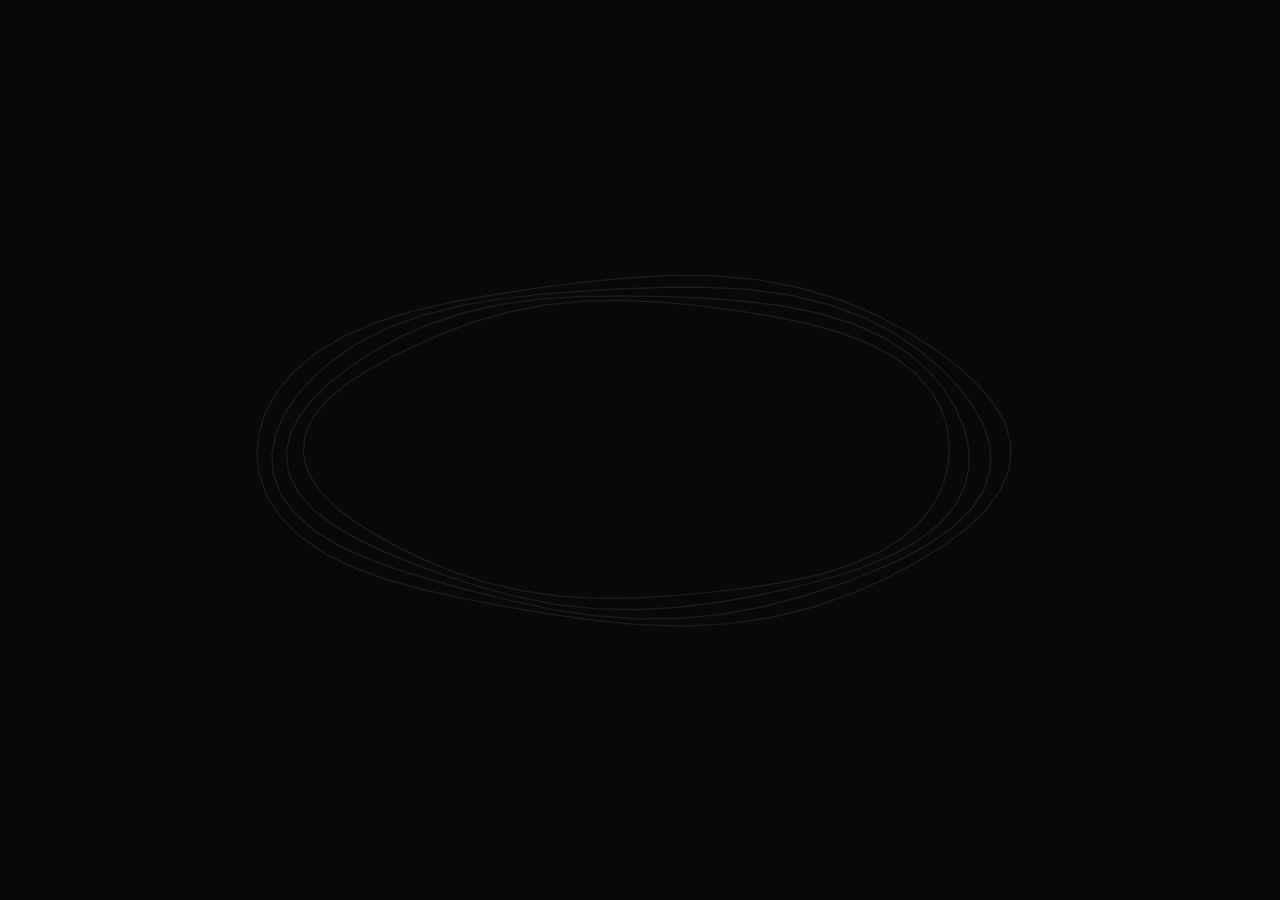
==== commit cdeef83d: "Update video portfolio homepage" ====
--- a/index.html
+++ b/index.html
@@ -4,143 +4,23 @@
     <meta charset="utf-8" />
     <meta name="viewport" content="width=device-width, initial-scale=1" />
     <title>getzeekey.com</title>
-    <meta
-      name="description"
-      content="getzeekey.com is a personal art portfolio and project archive."
-    />
+    <meta name="description" content="Personal art portfolio by getzeekey." />
     <meta property="og:title" content="getzeekey.com" />
-    <meta property="og:description" content="Personal art portfolio and project archive." />
+    <meta property="og:description" content="Personal art portfolio by getzeekey." />
     <meta property="og:type" content="website" />
     <meta property="og:url" content="https://getzeekey.com" />
-    <meta name="theme-color" content="#f7f6f1" />
+    <meta name="theme-color" content="#000000" />
+    <link rel="preload" href="assets/home-water.mp4" as="video" type="video/mp4" />
     <link rel="stylesheet" href="styles.css" />
   </head>
-  <body>
-    <header class="masthead">
-      <a class="site-title" href="#top" aria-label="getzeekey home">getzeekey.com</a>
-      <nav class="primary-nav" aria-label="Primary navigation">
-        <a href="#work">Work</a>
-        <a href="#projects">Projects</a>
-        <a href="#about">About</a>
-        <a href="#contact">Contact</a>
-      </nav>
-    </header>
-
-    <main id="top">
-      <section class="opening" aria-labelledby="page-title">
-        <div class="opening-copy">
-          <p class="kicker">Portfolio / archive / studio notes</p>
-          <h1 id="page-title">Images for unstable interiors, artificial weather, and remembered rooms.</h1>
-        </div>
-        <figure class="opening-image">
-          <img src="assets/threshold-field.svg" alt="Abstract blue and red artwork with a luminous central field" />
-          <figcaption>Threshold Field, digital study, 2026</figcaption>
-        </figure>
-      </section>
-
-      <section class="index-row" aria-label="Selected information">
-        <p>Selected works from an evolving personal practice.</p>
-        <p>Digital image, installation sketch, sound notation, and speculative environments.</p>
-        <p>Based online at getzeekey.com.</p>
-      </section>
-
-      <section class="project-feature" id="work" aria-labelledby="feature-title">
-        <div class="project-aside">
-          <p class="kicker">Current focus</p>
-          <h2 id="feature-title">Horizon Rooms</h2>
-          <p>2026 - ongoing</p>
-        </div>
-        <div class="project-body">
-          <p class="lead">
-            A sequence of quiet digital studies that treat the screen as a room: a place where light enters, memory
-            changes color, and surfaces behave like weather.
-          </p>
-          <p>
-            Replace this text with your own project statement. This layout is designed for a serious artist site:
-            generous images first, then restrained captions, process notes, and context.
-          </p>
-        </div>
-      </section>
-
-      <section class="image-run" aria-label="Artwork images">
-        <figure>
-          <img src="assets/horizon-room.svg" alt="Large abstract artwork with green atmospheric bands" />
-          <figcaption>Horizon Room, digital composition, 2026</figcaption>
-        </figure>
-        <figure>
-          <img src="assets/night-garden.svg" alt="Dark abstract artwork with blue light and small signal marks" />
-          <figcaption>Night Garden, light study, 2026</figcaption>
-        </figure>
-      </section>
-
-      <section class="project-list" id="projects" aria-labelledby="projects-title">
-        <h2 id="projects-title">Projects</h2>
-        <a class="project-link" href="#work">
-          <span>01</span>
-          <strong>Horizon Rooms</strong>
-          <em>digital studies / 2026</em>
-        </a>
-        <a class="project-link" href="#work">
-          <span>02</span>
-          <strong>Machine Weather</strong>
-          <em>installation notes / 2026</em>
-        </a>
-        <a class="project-link" href="#work">
-          <span>03</span>
-          <strong>House of Near Light</strong>
-          <em>image sequence / 2025</em>
-        </a>
-        <a class="project-link" href="#work">
-          <span>04</span>
-          <strong>Field Index</strong>
-          <em>archive / ongoing</em>
-        </a>
-      </section>
-
-      <section class="essay-block">
-        <figure>
-          <img src="assets/house-signal.svg" alt="Abstract architectural artwork with pale room-like shapes" />
-          <figcaption>House Signal, architectural fragment, 2026</figcaption>
-        </figure>
-        <div>
-          <p class="kicker">Process</p>
-          <p>
-            Notes can sit beside images rather than above them. Use this space for materials, field research, software,
-            sketches, exhibition history, sound, or installation dimensions.
-          </p>
-          <p>
-            The page favors calm reading and slow looking: small navigation, unframed image fields, simple rules, and
-            text that behaves like documentation rather than promotion.
-          </p>
-        </div>
-      </section>
-
-      <section class="about" id="about" aria-labelledby="about-title">
-        <p class="kicker">About</p>
-        <h2 id="about-title">getzeekey is a personal art archive for image experiments and project documentation.</h2>
-        <div class="about-columns">
-          <p>
-            Replace this with a short artist biography. Mention your medium, interests, location, exhibitions,
-            education, or the ideas your work returns to.
-          </p>
-          <p>
-            This template is intentionally spare so your own images can carry the site. Add more project pages later by
-            duplicating sections or creating separate HTML files.
-          </p>
-        </div>
-      </section>
-
-      <section class="contact" id="contact" aria-labelledby="contact-title">
-        <h2 id="contact-title">Contact</h2>
-        <a href="mailto:hello@getzeekey.com">hello@getzeekey.com</a>
-      </section>
+  <body class="home-page">
+    <main class="home-entry" aria-label="Enter portfolio">
+      <video class="home-video" autoplay muted loop playsinline preload="auto">
+        <source src="assets/home-water.mp4" type="video/mp4" />
+      </video>
+      <canvas class="ripple-canvas" data-ripple aria-hidden="true"></canvas>
+      <a class="entry-hit-area" href="work.html" aria-label="Enter work detail"></a>
     </main>
-
-    <footer class="footer">
-      <span>© <span data-year></span> getzeekey.com</span>
-      <a href="#top">Top</a>
-    </footer>
-
     <script src="script.js"></script>
   </body>
 </html>
--- a/styles.css
+++ b/styles.css
@@ -1,34 +1,39 @@
 :root {
-  --paper: #f7f6f1;
-  --ink: #151515;
-  --soft: #6f6f68;
-  --rule: #d8d6ce;
-  --blue: #1f5d78;
-  --green: #6f8468;
-  --red: #bc493d;
-  --acid: #d7d26b;
+  color-scheme: light;
+  --black: #050505;
+  --ink: #111;
+  --paper: #f4f4f0;
+  --white: #fff;
+  --gray-1: #e2e2dd;
+  --gray-2: #9a9a94;
+  --gray-3: #50504c;
 }
 
 * {
   box-sizing: border-box;
 }
 
+html,
+body {
+  min-height: 100%;
+}
+
 html {
   scroll-behavior: smooth;
 }
 
 body {
   margin: 0;
-  background: var(--paper);
-  color: var(--ink);
   font-family: Arial, Helvetica, sans-serif;
-  font-size: 15px;
-  line-height: 1.42;
-}
-
-img {
+  font-size: 14px;
+  line-height: 1.45;
+  letter-spacing: 0;
+}
+
+img,
+video,
+canvas {
   display: block;
-  width: 100%;
 }
 
 a {
@@ -36,340 +41,236 @@
   text-decoration: none;
 }
 
-.masthead {
+.home-page {
+  width: 100vw;
+  height: 100svh;
+  overflow: hidden;
+  background: var(--black);
+  cursor: crosshair;
+}
+
+.home-entry,
+.home-video,
+.ripple-canvas,
+.entry-hit-area {
+  position: fixed;
+  inset: 0;
+}
+
+.home-entry {
+  isolation: isolate;
+}
+
+.home-video {
+  z-index: 0;
+  width: 100%;
+  height: 100%;
+  object-fit: cover;
+  filter: grayscale(1) contrast(1.18) brightness(0.86);
+}
+
+.ripple-canvas {
+  z-index: 1;
+  width: 100%;
+  height: 100%;
+  opacity: 0.68;
+  mix-blend-mode: screen;
+  pointer-events: none;
+}
+
+.entry-hit-area {
+  z-index: 2;
+  outline: 0;
+}
+
+.entry-hit-area:focus-visible {
+  box-shadow: inset 0 0 0 2px var(--white);
+}
+
+.work-page {
+  background: var(--paper);
+  color: var(--ink);
+}
+
+.work-header {
   position: sticky;
   top: 0;
-  z-index: 20;
+  z-index: 10;
   display: grid;
   grid-template-columns: 1fr auto;
-  gap: 24px;
+  gap: 20px;
   padding: 14px 18px;
-  border-bottom: 1px solid var(--rule);
-  background: rgba(247, 246, 241, 0.92);
+  border-bottom: 1px solid var(--ink);
+  background: rgba(244, 244, 240, 0.92);
   backdrop-filter: blur(12px);
 }
 
-.site-title,
-.primary-nav a,
-.kicker,
-figcaption,
-.footer,
-.project-link span,
-.project-link em {
+.work-header,
+.meta-label,
+figcaption {
   font-size: 12px;
-  letter-spacing: 0;
   text-transform: uppercase;
 }
 
-.site-title {
-  font-weight: 700;
-}
-
-.primary-nav {
+.work-header nav {
   display: flex;
   flex-wrap: wrap;
   justify-content: flex-end;
   gap: 18px;
-}
-
-.primary-nav a,
-.footer a {
-  color: var(--soft);
-}
-
-.primary-nav a:hover,
-.footer a:hover {
-  color: var(--ink);
-}
-
-.opening {
-  display: grid;
-  grid-template-columns: minmax(280px, 0.36fr) minmax(0, 1fr);
-  min-height: calc(100svh - 45px);
-  border-bottom: 1px solid var(--rule);
-}
-
-.opening-copy {
-  display: flex;
-  flex-direction: column;
-  justify-content: space-between;
-  min-height: 520px;
-  padding: 20px 18px;
-  border-right: 1px solid var(--rule);
-}
-
-.kicker {
-  margin: 0;
-  color: var(--soft);
+  color: var(--gray-3);
+}
+
+.work-header a:hover {
+  color: var(--black);
+}
+
+.work-hero {
+  padding: 18px;
+  border-bottom: 1px solid var(--ink);
+}
+
+.work-hero video {
+  width: 100%;
+  max-height: calc(100svh - 100px);
+  object-fit: contain;
+  background: var(--black);
+  filter: grayscale(1) contrast(1.08);
+}
+
+.work-meta {
+  display: grid;
+  grid-template-columns: minmax(260px, 1.4fr) repeat(3, minmax(150px, 0.55fr));
+  border-bottom: 1px solid var(--ink);
+}
+
+.work-meta > div {
+  min-height: 190px;
+  padding: 16px 18px;
+  border-right: 1px solid var(--ink);
+}
+
+.work-meta > div:last-child {
+  border-right: 0;
+}
+
+.meta-label {
+  margin: 0 0 34px;
+  color: var(--gray-3);
 }
 
 h1,
-h2,
 p {
   margin: 0;
 }
 
 h1 {
-  max-width: 12ch;
-  font-family: Georgia, "Times New Roman", serif;
-  font-size: clamp(42px, 7vw, 94px);
+  max-width: 11ch;
+  font-family: Arial, Helvetica, sans-serif;
+  font-size: clamp(36px, 6vw, 86px);
   font-weight: 400;
-  line-height: 0.96;
-}
-
-.opening-image {
-  display: grid;
-  min-width: 0;
-  margin: 0;
-  grid-template-rows: 1fr auto;
-}
-
-.opening-image img {
-  height: 100%;
-  min-height: 520px;
-  object-fit: cover;
-}
-
-figcaption {
-  padding: 10px 18px 12px;
-  color: var(--soft);
-  border-top: 1px solid var(--rule);
-}
-
-.index-row {
+  line-height: 0.94;
+}
+
+.work-meta p:not(.meta-label) {
+  max-width: 24ch;
+  color: var(--gray-3);
+}
+
+.statement {
+  display: grid;
+  grid-template-columns: 1fr 1fr;
+  gap: 1px;
+  background: var(--ink);
+  border-bottom: 1px solid var(--ink);
+}
+
+.statement p {
+  min-height: 340px;
+  padding: 18px;
+  background: var(--paper);
+  font-size: clamp(22px, 3.4vw, 48px);
+  line-height: 1.05;
+}
+
+.still-grid {
   display: grid;
   grid-template-columns: repeat(3, 1fr);
-  border-bottom: 1px solid var(--rule);
-}
-
-.index-row p {
-  min-height: 112px;
-  padding: 16px 18px;
-  border-right: 1px solid var(--rule);
-}
-
-.index-row p:last-child {
-  border-right: 0;
-}
-
-.project-feature {
-  display: grid;
-  grid-template-columns: minmax(260px, 0.32fr) minmax(0, 1fr);
-  border-bottom: 1px solid var(--rule);
-}
-
-.project-aside,
-.project-body {
-  padding: clamp(18px, 3vw, 34px) 18px;
-}
-
-.project-aside {
-  display: grid;
-  align-content: start;
-  gap: 26px;
-  border-right: 1px solid var(--rule);
-}
-
-.project-aside h2,
-.project-list h2,
-.about h2,
-.contact h2 {
-  font-family: Georgia, "Times New Roman", serif;
-  font-size: clamp(34px, 5.5vw, 74px);
-  font-weight: 400;
-  line-height: 0.98;
-}
-
-.project-aside p:last-child {
-  color: var(--soft);
-}
-
-.project-body {
-  display: grid;
-  max-width: 980px;
-  gap: 18px;
-  font-size: clamp(18px, 2vw, 26px);
-}
-
-.project-body .lead {
-  font-family: Georgia, "Times New Roman", serif;
-  font-size: clamp(25px, 4vw, 54px);
-  line-height: 1.05;
-}
-
-.image-run {
-  display: grid;
   gap: 1px;
-  background: var(--rule);
-  border-bottom: 1px solid var(--rule);
-}
-
-.image-run figure,
-.essay-block figure {
+  background: var(--ink);
+  border-bottom: 1px solid var(--ink);
+}
+
+.still-grid figure {
   margin: 0;
   background: var(--paper);
 }
 
-.image-run img {
-  aspect-ratio: 16 / 9;
+.still-grid img {
+  width: 100%;
+  aspect-ratio: 4 / 5;
   object-fit: cover;
-}
-
-.project-list {
-  display: grid;
-  border-bottom: 1px solid var(--rule);
-}
-
-.project-list h2 {
-  padding: 26px 18px 36px;
-  border-bottom: 1px solid var(--rule);
-}
-
-.project-link {
-  display: grid;
-  grid-template-columns: 64px minmax(0, 1fr) minmax(160px, 0.3fr);
-  gap: 16px;
-  align-items: baseline;
-  padding: 17px 18px;
-  border-bottom: 1px solid var(--rule);
-}
-
-.project-link:last-child {
-  border-bottom: 0;
-}
-
-.project-link strong {
-  font-family: Georgia, "Times New Roman", serif;
-  font-size: clamp(28px, 4.6vw, 62px);
-  font-weight: 400;
-  line-height: 1;
-}
-
-.project-link span,
-.project-link em {
-  color: var(--soft);
-  font-style: normal;
-}
-
-.project-link:hover {
-  background: #eeece5;
-}
-
-.essay-block {
-  display: grid;
-  grid-template-columns: minmax(0, 0.62fr) minmax(280px, 0.38fr);
-  border-bottom: 1px solid var(--rule);
-}
-
-.essay-block img {
-  min-height: 520px;
-  object-fit: cover;
-}
-
-.essay-block > div {
-  display: grid;
+  filter: grayscale(1) contrast(1.12);
+}
+
+figcaption {
+  padding: 10px 12px 12px;
+  color: var(--gray-3);
+  border-top: 1px solid var(--ink);
+}
+
+.contact-strip {
+  display: grid;
+  min-height: 300px;
+  padding: 18px;
   align-content: end;
-  gap: 18px;
-  padding: 18px;
-  border-left: 1px solid var(--rule);
-  font-size: clamp(17px, 1.8vw, 22px);
-}
-
-.about {
-  padding: clamp(48px, 8vw, 96px) 18px;
-  border-bottom: 1px solid var(--rule);
-}
-
-.about h2 {
-  max-width: 1100px;
-  margin-top: 22px;
-}
-
-.about-columns {
-  display: grid;
-  max-width: 900px;
-  margin-top: 42px;
-  margin-left: auto;
-  grid-template-columns: 1fr 1fr;
-  gap: 28px;
-  color: var(--soft);
-  font-size: 18px;
-}
-
-.contact {
-  display: grid;
-  min-height: 360px;
-  padding: 18px;
-  align-content: space-between;
-  background: var(--ink);
+  background: var(--black);
   color: var(--paper);
 }
 
-.contact a {
+.contact-strip a {
   width: fit-content;
   max-width: 100%;
-  font-family: Georgia, "Times New Roman", serif;
-  font-size: clamp(34px, 7vw, 96px);
-  line-height: 1;
+  font-size: clamp(34px, 7vw, 108px);
+  line-height: 0.95;
   overflow-wrap: anywhere;
 }
 
-.footer {
-  display: flex;
-  justify-content: space-between;
-  gap: 18px;
-  padding: 14px 18px;
-}
-
-@media (max-width: 820px) {
-  .masthead,
-  .opening,
-  .index-row,
-  .project-feature,
-  .essay-block,
-  .about-columns {
+@media (max-width: 760px) {
+  .work-header,
+  .work-meta,
+  .statement,
+  .still-grid {
     grid-template-columns: 1fr;
   }
 
-  .masthead {
+  .work-header {
+    gap: 10px;
+  }
+
+  .work-header nav {
+    justify-content: flex-start;
     gap: 12px;
   }
 
-  .primary-nav {
-    justify-content: flex-start;
-  }
-
-  .opening-copy {
-    min-height: 420px;
+  .work-hero {
+    padding: 10px;
+  }
+
+  .work-meta > div {
+    min-height: 138px;
     border-right: 0;
-    border-bottom: 1px solid var(--rule);
-  }
-
-  .opening-image img {
-    min-height: 360px;
-  }
-
-  .index-row p,
-  .project-aside,
-  .essay-block > div {
-    border-right: 0;
-    border-left: 0;
-  }
-
-  .index-row p,
-  .project-aside {
-    border-bottom: 1px solid var(--rule);
-  }
-
-  .project-link {
-    grid-template-columns: 42px minmax(0, 1fr);
-  }
-
-  .project-link em {
-    grid-column: 2;
-  }
-
-  .essay-block img {
-    min-height: 360px;
-  }
-}
+    border-bottom: 1px solid var(--ink);
+  }
+
+  .work-meta > div:last-child {
+    border-bottom: 0;
+  }
+
+  .meta-label {
+    margin-bottom: 24px;
+  }
+
+  .statement p {
+    min-height: 250px;
+  }
+}
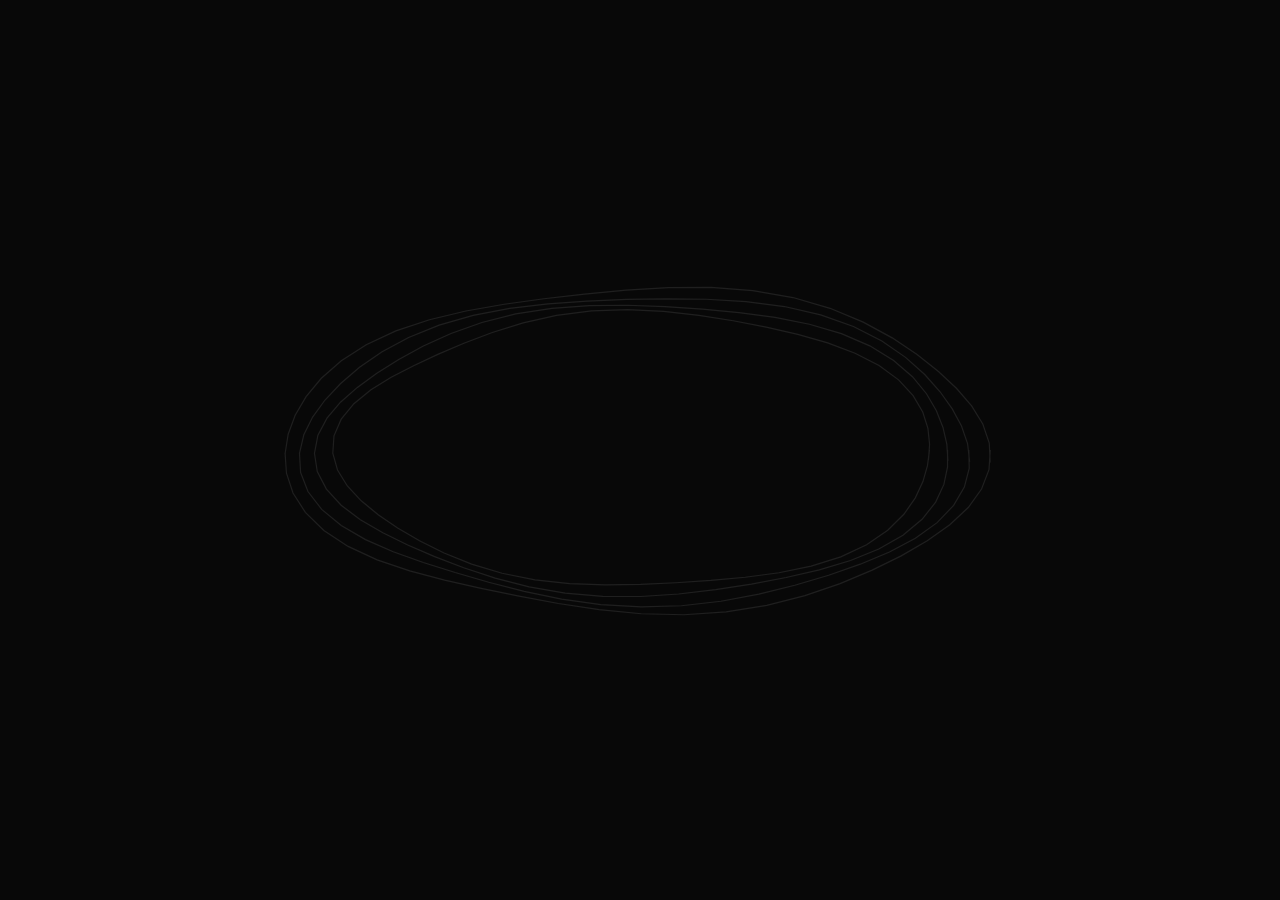
==== commit a81b09ec: "Add shared context-menu and image-drag protection to all pages" ====
--- a/index.html
+++ b/index.html
@@ -22,5 +22,6 @@
       <a class="entry-hit-area" href="work.html" aria-label="Enter work detail"></a>
     </main>
     <script src="script.js"></script>
+    <script src="image-protection.js?v=20261110"></script>
   </body>
 </html>
--- a/styles.css
+++ b/styles.css
@@ -88,8 +88,16 @@
 }
 
 .work-page {
-  background: var(--paper);
+  background: var(--white);
   color: var(--ink);
+}
+
+html.works-view {
+  scroll-behavior: auto;
+}
+
+.works-view .work-hero {
+  display: none;
 }
 
 .work-header {
@@ -101,13 +109,11 @@
   gap: 20px;
   padding: 14px 18px;
   border-bottom: 1px solid var(--ink);
-  background: rgba(244, 244, 240, 0.92);
+  background: rgba(255, 255, 255, 0.96);
   backdrop-filter: blur(12px);
 }
 
-.work-header,
-.meta-label,
-figcaption {
+.work-header {
   font-size: 12px;
   text-transform: uppercase;
 }
@@ -137,113 +143,1033 @@
   filter: grayscale(1) contrast(1.08);
 }
 
-.work-meta {
-  display: grid;
-  grid-template-columns: minmax(260px, 1.4fr) repeat(3, minmax(150px, 0.55fr));
-  border-bottom: 1px solid var(--ink);
-}
-
-.work-meta > div {
-  min-height: 190px;
-  padding: 16px 18px;
-  border-right: 1px solid var(--ink);
-}
-
-.work-meta > div:last-child {
-  border-right: 0;
-}
-
-.meta-label {
-  margin: 0 0 34px;
+.artwork-grid {
+  display: grid;
+  grid-template-columns: repeat(2, minmax(0, 1fr));
+  gap: 14px 28px;
+  padding: 18px;
+  scroll-margin-top: 64px;
+}
+
+.artwork-grid figure {
+  display: grid;
+  grid-template-columns: minmax(0, 1fr) minmax(0, 1fr);
+  align-items: end;
+  gap: 16px;
+  min-width: 0;
+  margin: 0;
+}
+
+.artwork-grid img {
+  width: 100%;
+  height: auto;
+  aspect-ratio: 4 / 3;
+  object-fit: contain;
+  object-position: left bottom;
+  background: var(--white);
+}
+
+.artwork-grid figcaption {
+  min-width: 0;
+  padding-bottom: 6px;
+  color: var(--ink);
+  font-size: 17px;
+  font-weight: 400;
+  line-height: 1.35;
+  overflow-wrap: anywhere;
+}
+
+.artwork-grid figcaption a:hover {
+  text-decoration: underline;
+  text-underline-offset: 4px;
+}
+
+.artwork-grid figcaption a:focus-visible,
+.project-footer a:focus-visible {
+  outline: 1px solid var(--ink);
+  outline-offset: 5px;
+}
+
+.project-page {
+  background: var(--white);
+  color: var(--ink);
+}
+
+.about-page {
+  display: flex;
+  flex-direction: column;
+  min-height: 100vh;
+  min-height: 100svh;
+  background: var(--white);
+  color: var(--ink);
+  font-size: 20px;
+  line-height: 1.25;
+}
+
+.about-layout {
+  padding: 20px 30px 44px;
+}
+
+.about-layout h1 {
+  margin: 0 0 48px;
+  font-size: inherit;
+  font-weight: 400;
+}
+
+.about-copy {
+  max-width: 550px;
+}
+
+.about-copy p {
+  margin: 0;
+  text-align: justify;
+}
+
+.about-copy p + p {
+  margin-top: 24px;
+}
+
+.about-page .project-footer {
+  display: grid;
+  grid-template-columns: auto minmax(0, 560px);
+  align-items: end;
+  justify-content: space-between;
+  gap: 24px 48px;
+  width: 100%;
+  max-width: none;
+  margin: auto 0 0;
+  padding: 0 30px 32px;
+  font-size: inherit;
+}
+
+.about-copyright {
+  min-width: 0;
   color: var(--gray-3);
-}
-
-h1,
-p {
-  margin: 0;
-}
-
-h1 {
-  max-width: 11ch;
-  font-family: Arial, Helvetica, sans-serif;
-  font-size: clamp(36px, 6vw, 86px);
-  font-weight: 400;
-  line-height: 0.94;
-}
-
-.work-meta p:not(.meta-label) {
-  max-width: 24ch;
-  color: var(--gray-3);
-}
-
-.statement {
-  display: grid;
-  grid-template-columns: 1fr 1fr;
-  gap: 1px;
-  background: var(--ink);
-  border-bottom: 1px solid var(--ink);
-}
-
-.statement p {
-  min-height: 340px;
-  padding: 18px;
-  background: var(--paper);
-  font-size: clamp(22px, 3.4vw, 48px);
-  line-height: 1.05;
-}
-
-.still-grid {
-  display: grid;
-  grid-template-columns: repeat(3, 1fr);
-  gap: 1px;
-  background: var(--ink);
-  border-bottom: 1px solid var(--ink);
-}
-
-.still-grid figure {
-  margin: 0;
-  background: var(--paper);
-}
-
-.still-grid img {
-  width: 100%;
-  aspect-ratio: 4 / 5;
-  object-fit: cover;
-  filter: grayscale(1) contrast(1.12);
-}
-
-figcaption {
-  padding: 10px 12px 12px;
-  color: var(--gray-3);
-  border-top: 1px solid var(--ink);
-}
-
-.contact-strip {
-  display: grid;
-  min-height: 300px;
-  padding: 18px;
-  align-content: end;
-  background: var(--black);
-  color: var(--paper);
-}
-
-.contact-strip a {
+  font-size: 12px;
+  line-height: 1.5;
+  text-align: right;
+}
+
+.about-copyright-notice {
+  display: block;
+  font-size: inherit;
+}
+
+.copyright-info {
+  margin-top: 8px;
+}
+
+.copyright-info summary {
   width: fit-content;
   max-width: 100%;
-  font-size: clamp(34px, 7vw, 108px);
-  line-height: 0.95;
+  margin-left: auto;
+  cursor: pointer;
+  text-decoration: underline;
+  text-underline-offset: 3px;
+}
+
+.copyright-info summary:hover {
+  color: var(--ink);
+}
+
+.copyright-info summary:focus-visible {
+  outline: 1px solid var(--ink);
+  outline-offset: 4px;
+}
+
+.copyright-info-copy {
+  max-width: 440px;
+  margin: 14px 0 0 auto;
+  text-align: left;
   overflow-wrap: anywhere;
 }
 
+.copyright-info-copy p {
+  margin: 0;
+}
+
+.copyright-info-copy p + p {
+  margin-top: 12px;
+}
+
+.moving-image-list {
+  display: grid;
+  gap: 80px;
+  max-width: 1480px;
+  margin: 0 auto;
+  padding: 44px 38px 64px;
+}
+
+.moving-image-item {
+  display: grid;
+  grid-template-columns: minmax(0, 2.25fr) minmax(0, 1fr);
+  align-items: end;
+  gap: 24px;
+  min-width: 0;
+}
+
+.moving-image-item video {
+  width: 100%;
+  height: auto;
+  aspect-ratio: 10 / 7;
+  object-fit: contain;
+  background: var(--white);
+}
+
+.moving-image-caption {
+  min-width: 0;
+  padding-bottom: 6px;
+  font-size: 14px;
+  line-height: 1.25;
+  overflow-wrap: anywhere;
+}
+
+.moving-image-caption h2,
+.moving-image-caption p {
+  margin: 0;
+}
+
+.moving-image-caption h2 {
+  font-size: inherit;
+  font-weight: 700;
+  font-style: italic;
+}
+
+.moving-image-caption .moving-image-error {
+  margin-top: 12px;
+}
+
+.moving-image-page .project-footer {
+  padding: 0 38px 32px;
+}
+
+.sketches-wall {
+  display: grid;
+  grid-template-columns: repeat(30, minmax(0, 1fr));
+  align-items: start;
+  row-gap: 52px;
+  max-width: 1480px;
+  margin: 0 auto;
+  padding: 16px 16px 64px;
+}
+
+.sketches-wall figure {
+  min-width: 0;
+  aspect-ratio: 4 / 3;
+  margin: 0;
+}
+
+.sketches-wall img {
+  width: 100%;
+  height: 100%;
+  object-fit: contain;
+}
+
+.sketches-wall figure:nth-child(1) {
+  grid-column: 1 / span 7;
+  grid-row: 1;
+}
+
+.sketches-wall figure:nth-child(2) {
+  grid-column: 11 / span 9;
+  grid-row: 1;
+  margin-top: 20px;
+}
+
+.sketches-wall figure:nth-child(3) {
+  grid-column: 23 / span 7;
+  grid-row: 1;
+  margin-top: 40px;
+}
+
+.sketches-wall figure:nth-child(4) {
+  grid-column: 5 / span 7;
+  grid-row: 2;
+}
+
+.sketches-wall figure:nth-child(5) {
+  grid-column: 20 / span 7;
+  grid-row: 2;
+  margin-top: 18px;
+}
+
+.sketches-wall figure:nth-child(6) {
+  grid-column: 11 / span 9;
+  grid-row: 3;
+}
+
+.sketches-page .project-footer {
+  padding: 0 18px 32px;
+}
+
+.project-layout {
+  display: grid;
+  grid-template-columns: minmax(0, 1.1fr) minmax(0, 1fr);
+  gap: 48px;
+  max-width: 1480px;
+  margin: 0 auto;
+  padding: 60px 54px 0;
+}
+
+.project-layout > * {
+  min-width: 0;
+}
+
+.project-gallery {
+  display: block;
+  width: 100%;
+  aspect-ratio: 1.045;
+  padding: 0;
+  border: 0;
+  border-radius: 0;
+  background: var(--white);
+  cursor: e-resize;
+  appearance: none;
+}
+
+.project-gallery img {
+  width: 100%;
+  height: 100%;
+  object-fit: contain;
+}
+
+.project-gallery:focus-visible {
+  outline: 2px solid var(--ink);
+  outline-offset: 5px;
+}
+
+.project-information {
+  padding-top: 16px;
+  font-size: 26px;
+  line-height: 1.2;
+}
+
+.project-information p,
+.project-information h1 {
+  margin: 0;
+}
+
+.project-metadata h1 {
+  font-size: inherit;
+  font-weight: 700;
+  font-style: italic;
+}
+
+.project-metadata p {
+  overflow-wrap: anywhere;
+}
+
+.project-information .project-description {
+  margin-top: 124px;
+}
+
+.smiling-page .project-layout {
+  grid-template-columns: minmax(0, 1fr) minmax(0, 1fr);
+  gap: 70px;
+  padding: 40px 48px 0;
+}
+
+.smiling-media {
+  display: grid;
+  align-content: start;
+  gap: 30px;
+  min-width: 0;
+}
+
+.smiling-page .project-gallery,
+.smiling-media video {
+  width: 100%;
+  aspect-ratio: 2.08;
+  border: 0;
+  background: var(--white);
+}
+
+.smiling-page .project-gallery {
+  margin: 0;
+  cursor: default;
+}
+
+.smiling-media video {
+  height: auto;
+  object-fit: contain;
+}
+
+.smiling-page .project-information {
+  padding-top: 28px;
+  font-size: 24px;
+  line-height: 1.25;
+}
+
+.smiling-page .project-information .project-description {
+  margin-top: 120px;
+}
+
+.smiling-page .project-footer {
+  padding-right: 48px;
+  padding-left: 48px;
+}
+
+.sound-mapping {
+  grid-column: 1 / -1;
+  min-width: 0;
+  margin-top: 18px;
+}
+
+.sound-mapping-photos {
+  display: grid;
+  grid-template-columns: repeat(2, minmax(0, 1fr));
+  gap: 32px;
+  width: 100%;
+}
+
+.sound-mapping-photos figure {
+  min-width: 0;
+  margin: 0;
+}
+
+.sound-mapping-photos img {
+  width: 100%;
+  height: auto;
+  aspect-ratio: 5 / 3;
+  object-fit: contain;
+}
+
+.sound-mapping-layout {
+  display: grid;
+  grid-template-columns: minmax(0, 1.35fr) minmax(0, 1fr);
+  align-items: stretch;
+  gap: 48px;
+}
+
+.sound-mapping-sidebar {
+  display: flex;
+  flex-direction: column;
+  justify-content: space-between;
+  gap: 48px;
+  min-width: 0;
+}
+
+.sound-map-image {
+  position: relative;
+  display: block;
+  align-self: start;
+  min-width: 0;
+  aspect-ratio: 4519 / 3523;
+}
+
+.sound-map-canvas {
+  position: absolute;
+  inset: 0;
+  width: 100%;
+  height: 100%;
+}
+
+.sound-map-original {
+  display: block;
+  width: 100%;
+  height: 100%;
+  cursor: zoom-in;
+}
+
+.sound-map-image img {
+  width: 100%;
+  height: 100%;
+  object-fit: contain;
+}
+
+.sound-map-original:focus-visible,
+.sound-map-hotspot:focus-visible {
+  outline: 1px solid var(--ink);
+  outline-offset: 5px;
+}
+
+.sound-map-hotspot {
+  position: absolute;
+  display: block;
+  padding: 0;
+  border: 0;
+  border-radius: 0;
+  background: transparent;
+  cursor: pointer;
+  appearance: none;
+}
+
+.sound-map-hotspot video {
+  display: block;
+  width: 100%;
+  height: 100%;
+  object-fit: cover;
+  opacity: 0;
+  pointer-events: none;
+}
+
+.sound-map-hotspot.is-playing video {
+  opacity: 1;
+}
+
+.sound-map-control {
+  position: absolute;
+  bottom: 5px;
+  left: 5px;
+  display: grid;
+  place-items: center;
+  width: 26px;
+  height: 26px;
+  border-radius: 50%;
+  background: rgba(0, 0, 0, 0.78);
+  opacity: 0;
+  pointer-events: none;
+}
+
+.sound-map-control img {
+  width: 16px;
+  height: 16px;
+  filter: invert(1);
+}
+
+.sound-map-control .map-sound-icon,
+.sound-map-hotspot.is-audible .map-play-icon {
+  display: none;
+}
+
+.sound-map-hotspot.is-audible .map-sound-icon {
+  display: block;
+}
+
+.sound-map-hotspot:hover .sound-map-control,
+.sound-map-hotspot:focus-visible .sound-map-control,
+.sound-map-hotspot.is-active .sound-map-control {
+  opacity: 1;
+}
+
+/* Percentage bounds come from the five photos in the 4519 x 3523 map. */
+.sound-map-hotspot[data-location="1"] {
+  left: 38.08365%;
+  top: 3.00880%;
+  width: 25.27108%;
+  height: 18.27988%;
+}
+
+.sound-map-hotspot[data-location="2"] {
+  left: 58.95110%;
+  top: 28.52682%;
+  width: 25.24895%;
+  height: 18.10957%;
+}
+
+.sound-map-hotspot[data-location="3"] {
+  left: 54.23766%;
+  top: 62.73063%;
+  width: 25.29321%;
+  height: 18.62049%;
+}
+
+.sound-map-hotspot[data-location="4"] {
+  left: 19.14140%;
+  top: 51.00766%;
+  width: 25.31534%;
+  height: 18.27988%;
+}
+
+.sound-map-hotspot[data-location="5"] {
+  left: 0;
+  top: 16.91740%;
+  width: 25.29321%;
+  height: 18.27988%;
+}
+
+@media (hover: none) {
+  .sound-map-control {
+    opacity: 1;
+  }
+}
+
+.sound-mapping-caption {
+  min-width: 0;
+  padding-bottom: 0;
+  font-size: 26px;
+  line-height: 1.2;
+  overflow-wrap: anywhere;
+}
+
+.sound-mapping-caption h2,
+.sound-mapping-caption p {
+  margin: 0;
+}
+
+.sound-mapping-caption h2 {
+  font-size: inherit;
+  font-weight: 700;
+  font-style: italic;
+}
+
+.chair-project {
+  grid-column: 1 / -1;
+  display: grid;
+  grid-template-columns: minmax(0, 1.08fr) minmax(0, 1fr);
+  align-items: start;
+  gap: 60px;
+  min-width: 0;
+  margin-top: 18px;
+}
+
+.chair-media {
+  min-width: 0;
+  margin: 40px 0 0;
+}
+
+.chair-media img {
+  display: block;
+  width: 100%;
+  height: auto;
+}
+
+.chair-information {
+  min-width: 0;
+  font-size: 20px;
+  line-height: 1.25;
+}
+
+.chair-metadata h2,
+.chair-metadata p {
+  margin: 0;
+}
+
+.chair-metadata h2 {
+  font-size: inherit;
+  font-weight: 700;
+  font-style: italic;
+}
+
+.chair-description {
+  margin: 52px 0 0;
+}
+
+.chair-reference {
+  margin: 24px 0 0;
+  overflow-wrap: anywhere;
+}
+
+.chair-reference a {
+  text-decoration: underline;
+  text-underline-offset: 3px;
+}
+
+.chair-reference a:hover {
+  color: var(--gray-3);
+}
+
+.chair-reference a:focus-visible {
+  outline: 1px solid var(--ink);
+  outline-offset: 4px;
+}
+
+.other-works-layout {
+  display: grid;
+  row-gap: 64px;
+  max-width: 1480px;
+  margin: 0 auto;
+}
+
+.other-works-page .other-work-section {
+  display: grid;
+  align-content: center;
+  min-height: 100vh;
+  min-height: 100svh;
+  margin: 0;
+  padding: 64px 48px;
+}
+
+.tides-page .project-layout {
+  grid-template-columns: minmax(0, 1.045fr) minmax(0, 1fr);
+  gap: 36px;
+  padding: 52px 32px 0;
+}
+
+.tides-page .project-gallery {
+  aspect-ratio: 3 / 2;
+  border: 0;
+}
+
+.tides-page .project-information {
+  font-size: 20px;
+  line-height: 1.25;
+}
+
+.tides-page .project-information .project-description {
+  margin-top: 26px;
+}
+
+.dialogue-page .project-layout {
+  grid-template-columns: minmax(0, 1.045fr) minmax(0, 1fr);
+  gap: 44px;
+  padding: 60px 40px 0;
+}
+
+.dialogue-page .project-gallery {
+  aspect-ratio: 3 / 2;
+  border: 0;
+}
+
+.dialogue-page .project-information {
+  font-size: 24px;
+}
+
+.dialogue-page .project-information .project-description {
+  margin-top: 118px;
+}
+
+.butterfly-page .project-layout {
+  grid-template-columns: minmax(0, 1.085fr) minmax(0, 1fr);
+  gap: 38px;
+  padding: 48px 44px 0;
+}
+
+.butterfly-gallery {
+  position: relative;
+  width: 100%;
+  aspect-ratio: 1.045;
+}
+
+.butterfly-gallery .project-gallery {
+  height: 100%;
+}
+
+.butterfly-video-slide {
+  display: grid;
+  align-content: center;
+  height: 100%;
+}
+
+.butterfly-gallery .project-gallery[hidden],
+.butterfly-video-slide[hidden] {
+  display: none;
+}
+
+.butterfly-video-slide video {
+  width: 100%;
+  height: auto;
+  aspect-ratio: 4 / 3;
+  object-fit: contain;
+  background: var(--white);
+}
+
+.butterfly-gallery-next {
+  position: absolute;
+  top: 0;
+  right: 0;
+  display: grid;
+  place-items: center;
+  width: 36px;
+  height: 36px;
+  padding: 0;
+  border: 0;
+  border-radius: 0;
+  background: var(--white);
+  cursor: pointer;
+}
+
+.butterfly-gallery-next:hover {
+  background: var(--gray-1);
+}
+
+.butterfly-gallery-next:focus-visible {
+  outline: 2px solid var(--ink);
+  outline-offset: 4px;
+}
+
+.butterfly-page .project-information {
+  font-size: 20px;
+}
+
+.butterfly-page .project-information .project-description {
+  margin-top: 48px;
+}
+
+.poetry-page .project-layout {
+  grid-template-columns: minmax(0, 1.045fr) minmax(0, 1fr);
+  gap: 32px;
+  padding: 42px 26px 0;
+}
+
+.poetry-page .project-gallery {
+  aspect-ratio: 3 / 2;
+  border: 0;
+}
+
+.poetry-page .project-information {
+  font-size: 18px;
+}
+
+.poetry-page .project-information .project-description {
+  margin-top: 80px;
+}
+
+.caring-page .project-layout {
+  grid-template-columns: minmax(0, 1.045fr) minmax(0, 1fr);
+  gap: 36px;
+  padding: 44px 26px 0;
+}
+
+.caring-page .project-information {
+  font-size: 20px;
+}
+
+.caring-page .project-information .project-description {
+  margin-top: 26px;
+}
+
+.project-footer {
+  max-width: 1480px;
+  margin: 0 auto;
+  padding: 28px 54px 32px;
+  font-size: 14px;
+}
+
+.tides-page .project-footer {
+  padding-right: 32px;
+  padding-left: 32px;
+}
+
+.dialogue-page .project-footer {
+  padding-right: 40px;
+  padding-left: 40px;
+}
+
+.butterfly-page .project-footer {
+  padding-right: 44px;
+  padding-left: 44px;
+}
+
+.poetry-page .project-footer {
+  padding-right: 26px;
+  padding-left: 26px;
+}
+
+.caring-page .project-footer {
+  padding-right: 26px;
+  padding-left: 26px;
+}
+
+.project-footer a:hover {
+  text-decoration: underline;
+  text-underline-offset: 4px;
+}
+
+.visually-hidden {
+  position: absolute;
+  width: 1px;
+  height: 1px;
+  padding: 0;
+  margin: -1px;
+  overflow: hidden;
+  clip-path: inset(50%);
+  white-space: nowrap;
+  border: 0;
+}
+
+.contact-strip {
+  padding: 44px 18px 24px;
+  color: var(--gray-3);
+  scroll-margin-top: 64px;
+}
+
+.contact-strip a {
+  font-size: 14px;
+  overflow-wrap: anywhere;
+}
+
+.contact-strip a:hover {
+  color: var(--black);
+  text-decoration: underline;
+  text-underline-offset: 4px;
+}
+
+@media (max-width: 1100px) {
+  .project-layout {
+    gap: 32px;
+    padding: 40px 32px 0;
+  }
+
+  .project-information {
+    font-size: 22px;
+  }
+
+  .project-information .project-description {
+    margin-top: 80px;
+  }
+
+  .project-footer {
+    padding-right: 32px;
+    padding-left: 32px;
+  }
+}
+
+@media (min-width: 761px) {
+  .project-page :is(.project-information, .moving-image-caption, .sound-mapping-caption, .chair-information) {
+    font-size: 20px;
+  }
+}
+
 @media (max-width: 760px) {
-  .work-header,
-  .work-meta,
-  .statement,
-  .still-grid {
+  .about-layout {
+    padding: 24px 18px 36px;
+  }
+
+  .about-layout h1 {
+    margin-bottom: 36px;
+  }
+
+  .about-copy p {
+    text-align: left;
+  }
+
+  .about-page .project-footer {
+    grid-template-columns: minmax(0, 1fr);
+    padding: 0 18px 32px;
+  }
+
+  .chair-project {
+    grid-template-columns: minmax(0, 1fr);
+    gap: 24px;
+    margin-top: 36px;
+  }
+
+  .chair-media {
+    margin-top: 0;
+  }
+
+  .chair-description {
+    margin-top: 36px;
+  }
+
+  .sound-mapping {
+    margin-top: 36px;
+  }
+
+  .sound-mapping-photos {
+    grid-template-columns: repeat(2, minmax(0, 1fr));
+    gap: 18px;
+    width: 100%;
+  }
+
+  .sound-mapping-layout {
+    grid-template-columns: minmax(0, 1fr);
+    gap: 28px;
+  }
+
+  .sound-mapping-sidebar {
+    gap: 28px;
+  }
+
+  .sound-mapping-caption {
+    padding-bottom: 0;
+    font-size: 20px;
+    line-height: 1.3;
+  }
+
+  .smiling-page .project-gallery {
+    aspect-ratio: 3 / 2;
+  }
+
+  .smiling-media video {
+    aspect-ratio: 16 / 9;
+  }
+
+  .moving-image-list {
+    gap: 48px;
+    padding: 24px 18px 48px;
+  }
+
+  .moving-image-item {
+    grid-template-columns: minmax(0, 1fr);
+    gap: 16px;
+  }
+
+  .moving-image-page .project-footer {
+    padding: 0 18px 32px;
+  }
+
+  .sketches-wall {
+    grid-template-columns: repeat(2, minmax(0, 1fr));
+    gap: 40px 24px;
+    padding: 24px 18px 48px;
+  }
+
+  .sketches-wall figure:nth-child(n) {
+    grid-column: auto;
+    grid-row: auto;
+    margin-top: 0;
+  }
+
+  .sketches-wall figure:nth-child(even) {
+    margin-top: 28px;
+  }
+
+  .project-layout,
+  .tides-page .project-layout,
+  .dialogue-page .project-layout,
+  .butterfly-page .project-layout,
+  .poetry-page .project-layout,
+  .caring-page .project-layout,
+  .smiling-page .project-layout {
+    grid-template-columns: minmax(0, 1fr);
+    gap: 28px;
+    padding: 24px 18px 0;
+  }
+
+  .project-information,
+  .tides-page .project-information,
+  .dialogue-page .project-information,
+  .butterfly-page .project-information,
+  .poetry-page .project-information,
+  .caring-page .project-information,
+  .smiling-page .project-information {
+    padding-top: 0;
+    font-size: 20px;
+    line-height: 1.3;
+  }
+
+  .project-information .project-description,
+  .tides-page .project-information .project-description,
+  .dialogue-page .project-information .project-description,
+  .butterfly-page .project-information .project-description,
+  .poetry-page .project-information .project-description,
+  .caring-page .project-information .project-description,
+  .smiling-page .project-information .project-description {
+    margin-top: 36px;
+  }
+
+  .project-footer,
+  .tides-page .project-footer,
+  .dialogue-page .project-footer,
+  .butterfly-page .project-footer,
+  .poetry-page .project-footer,
+  .caring-page .project-footer,
+  .smiling-page .project-footer {
+    padding: 28px 18px;
+  }
+
+  .other-works-layout {
+    row-gap: 48px;
+  }
+
+  .other-works-page .other-work-section {
+    padding: 48px 18px;
+  }
+}
+
+@media (max-width: 600px) {
+  .sketches-wall {
+    grid-template-columns: minmax(0, 1fr);
+  }
+
+  .sketches-wall figure:nth-child(even) {
+    margin-top: 0;
+  }
+
+  .work-header {
     grid-template-columns: 1fr;
-  }
-
-  .work-header {
     gap: 10px;
   }
 
@@ -256,21 +1182,14 @@
     padding: 10px;
   }
 
-  .work-meta > div {
-    min-height: 138px;
-    border-right: 0;
-    border-bottom: 1px solid var(--ink);
-  }
-
-  .work-meta > div:last-child {
-    border-bottom: 0;
-  }
-
-  .meta-label {
-    margin-bottom: 24px;
-  }
-
-  .statement p {
-    min-height: 250px;
-  }
-}
+  .artwork-grid {
+    grid-template-columns: minmax(0, 1fr);
+    gap: 16px;
+    padding: 16px 10px;
+    scroll-margin-top: 88px;
+  }
+
+  .artwork-grid figcaption {
+    font-size: 16px;
+  }
+}
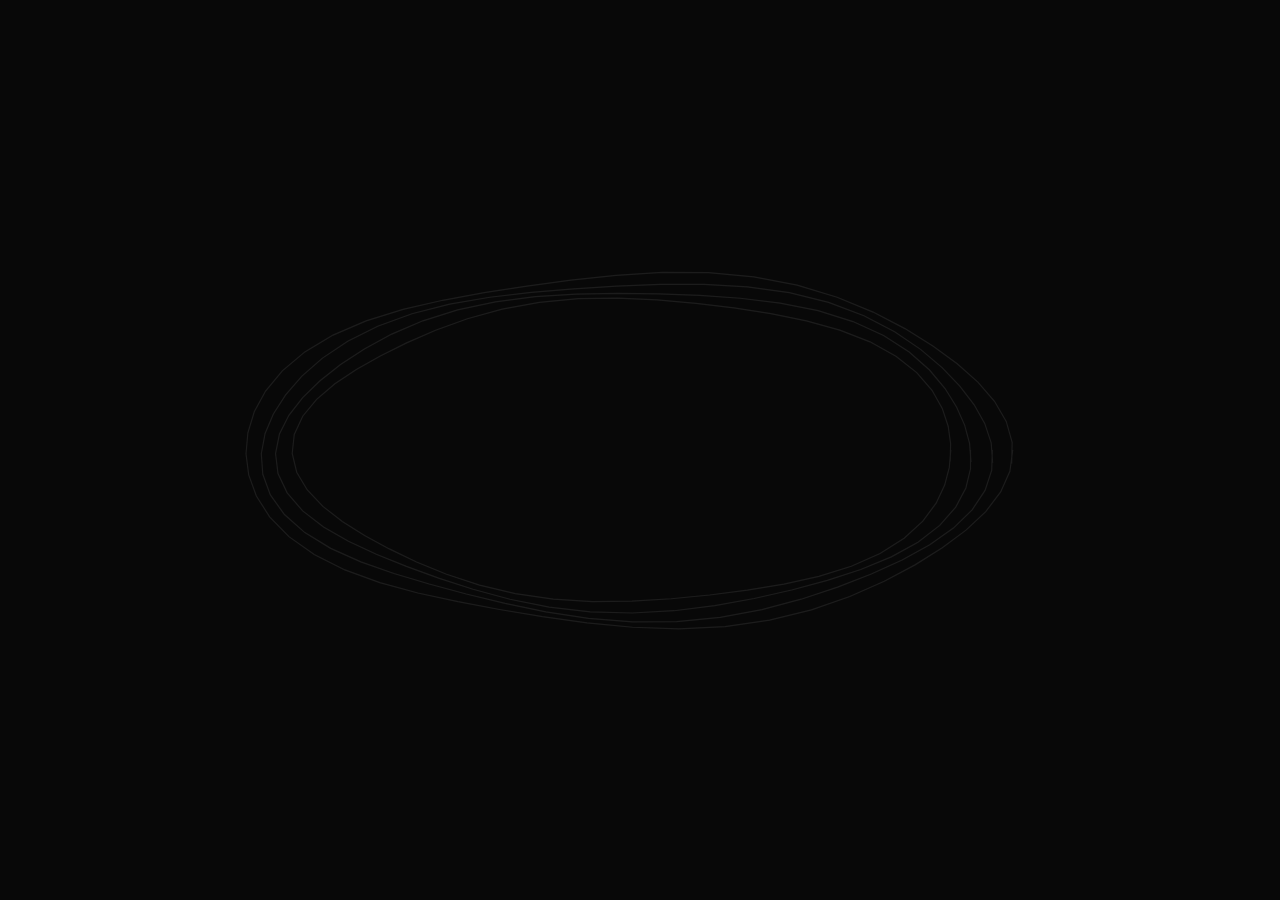
==== commit 396c6fa6: "Add mobile image callout and drag restrictions while preserving touch scrolling" ====
--- a/index.html
+++ b/index.html
@@ -11,7 +11,7 @@
     <meta property="og:url" content="https://getzeekey.com" />
     <meta name="theme-color" content="#000000" />
     <link rel="preload" href="assets/home-water.mp4" as="video" type="video/mp4" />
-    <link rel="stylesheet" href="styles.css" />
+    <link rel="stylesheet" href="styles.css?v=20261110-mobile-protection" />
   </head>
   <body class="home-page">
     <main class="home-entry" aria-label="Enter portfolio">
@@ -22,6 +22,6 @@
       <a class="entry-hit-area" href="work.html" aria-label="Enter work detail"></a>
     </main>
     <script src="script.js"></script>
-    <script src="image-protection.js?v=20261110"></script>
+    <script src="image-protection.js?v=20261110-mobile-protection"></script>
   </body>
 </html>
--- a/styles.css
+++ b/styles.css
@@ -36,6 +36,15 @@
   display: block;
 }
 
+img,
+.image-protected,
+.sound-map-original {
+  -webkit-touch-callout: none;
+  -webkit-user-drag: none;
+  -webkit-user-select: none;
+  user-select: none;
+}
+
 a {
   color: inherit;
   text-decoration: none;
@@ -569,6 +578,48 @@
   width: 100%;
   height: 100%;
   cursor: zoom-in;
+}
+
+html.sound-map-viewer-page {
+  scroll-behavior: auto;
+}
+
+.sound-map-viewer {
+  display: grid;
+  place-items: center;
+  width: fit-content;
+  min-width: 100%;
+  min-height: 100vh;
+  min-height: 100svh;
+}
+
+.sound-map-zoom {
+  margin: 0;
+  padding: 0;
+  border: 0;
+  background: transparent;
+  cursor: zoom-in;
+}
+
+.sound-map-zoom img {
+  width: auto;
+  height: auto;
+  max-width: 100vw;
+  max-height: 100svh;
+}
+
+.sound-map-zoom[aria-pressed="true"] {
+  cursor: zoom-out;
+}
+
+.sound-map-zoom[aria-pressed="true"] img {
+  max-width: none;
+  max-height: none;
+}
+
+.sound-map-zoom:focus-visible {
+  outline: 2px solid var(--ink);
+  outline-offset: -2px;
 }
 
 .sound-map-image img {
